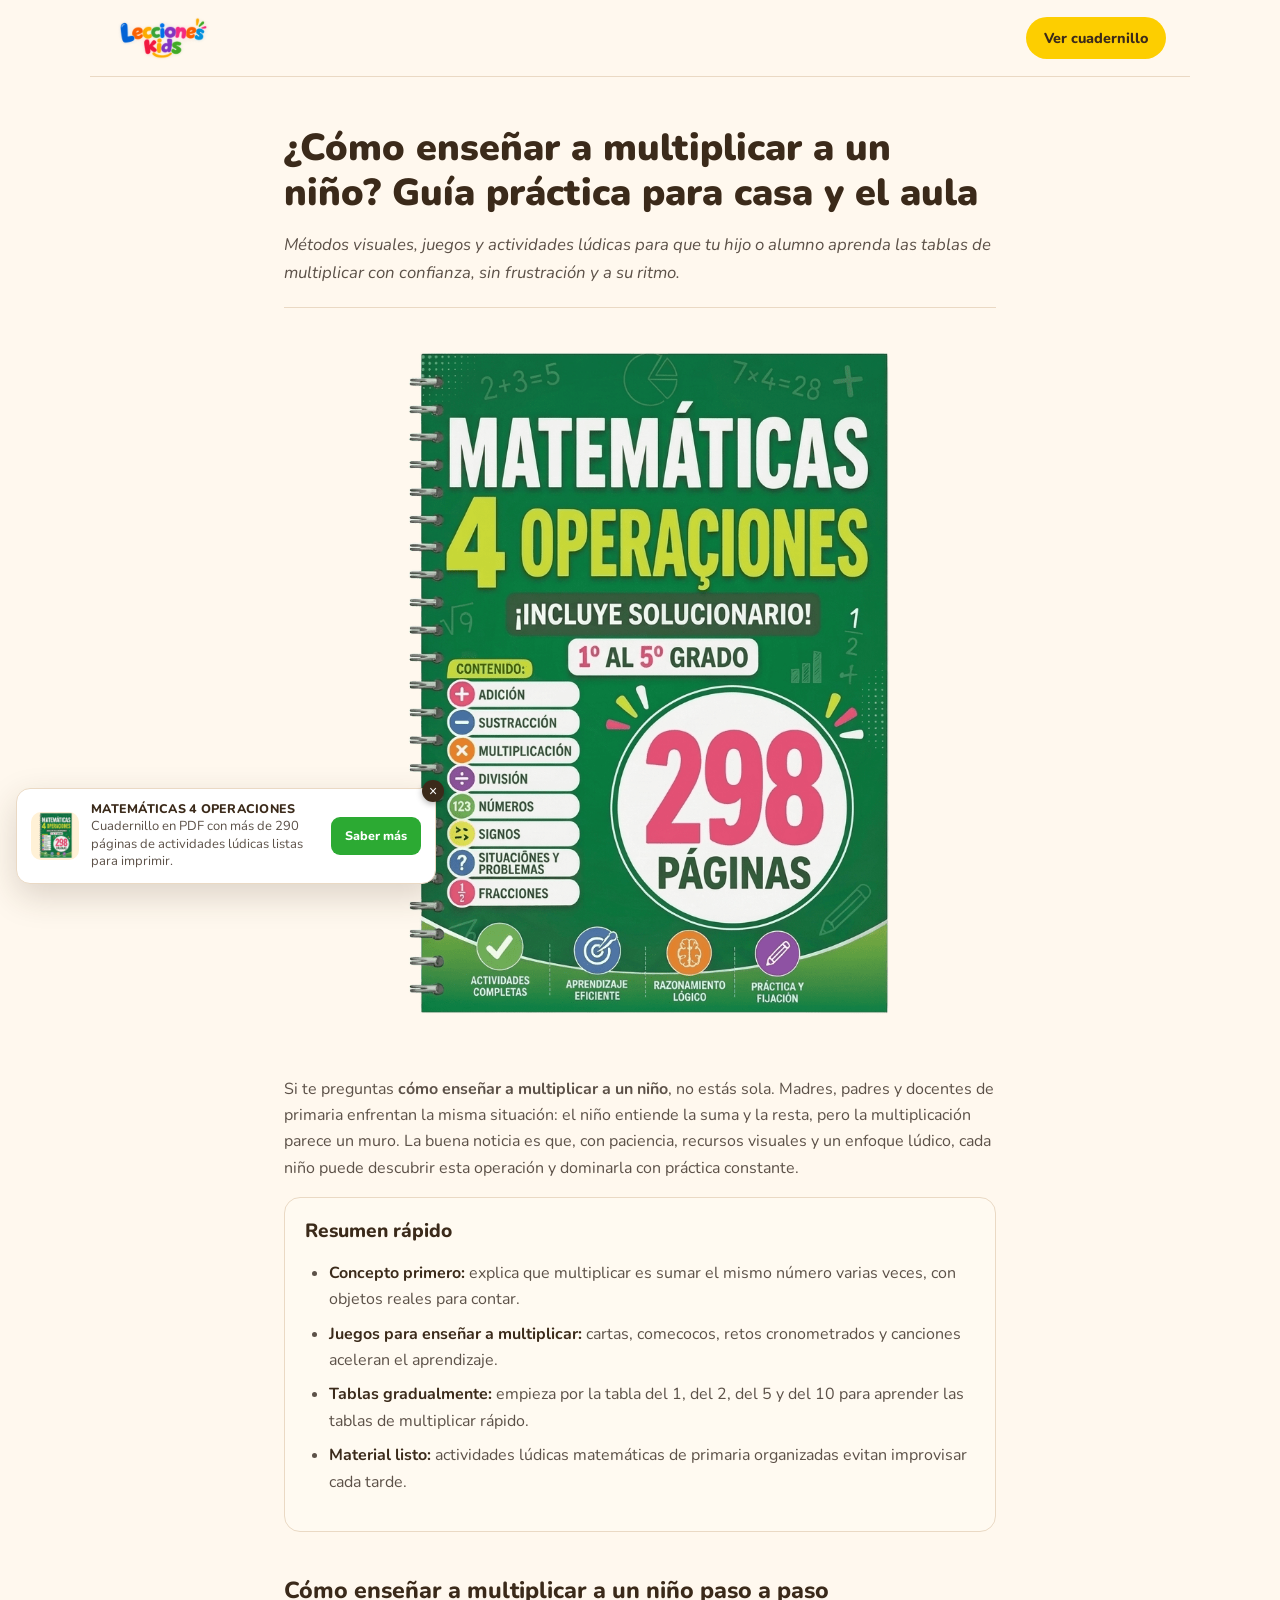
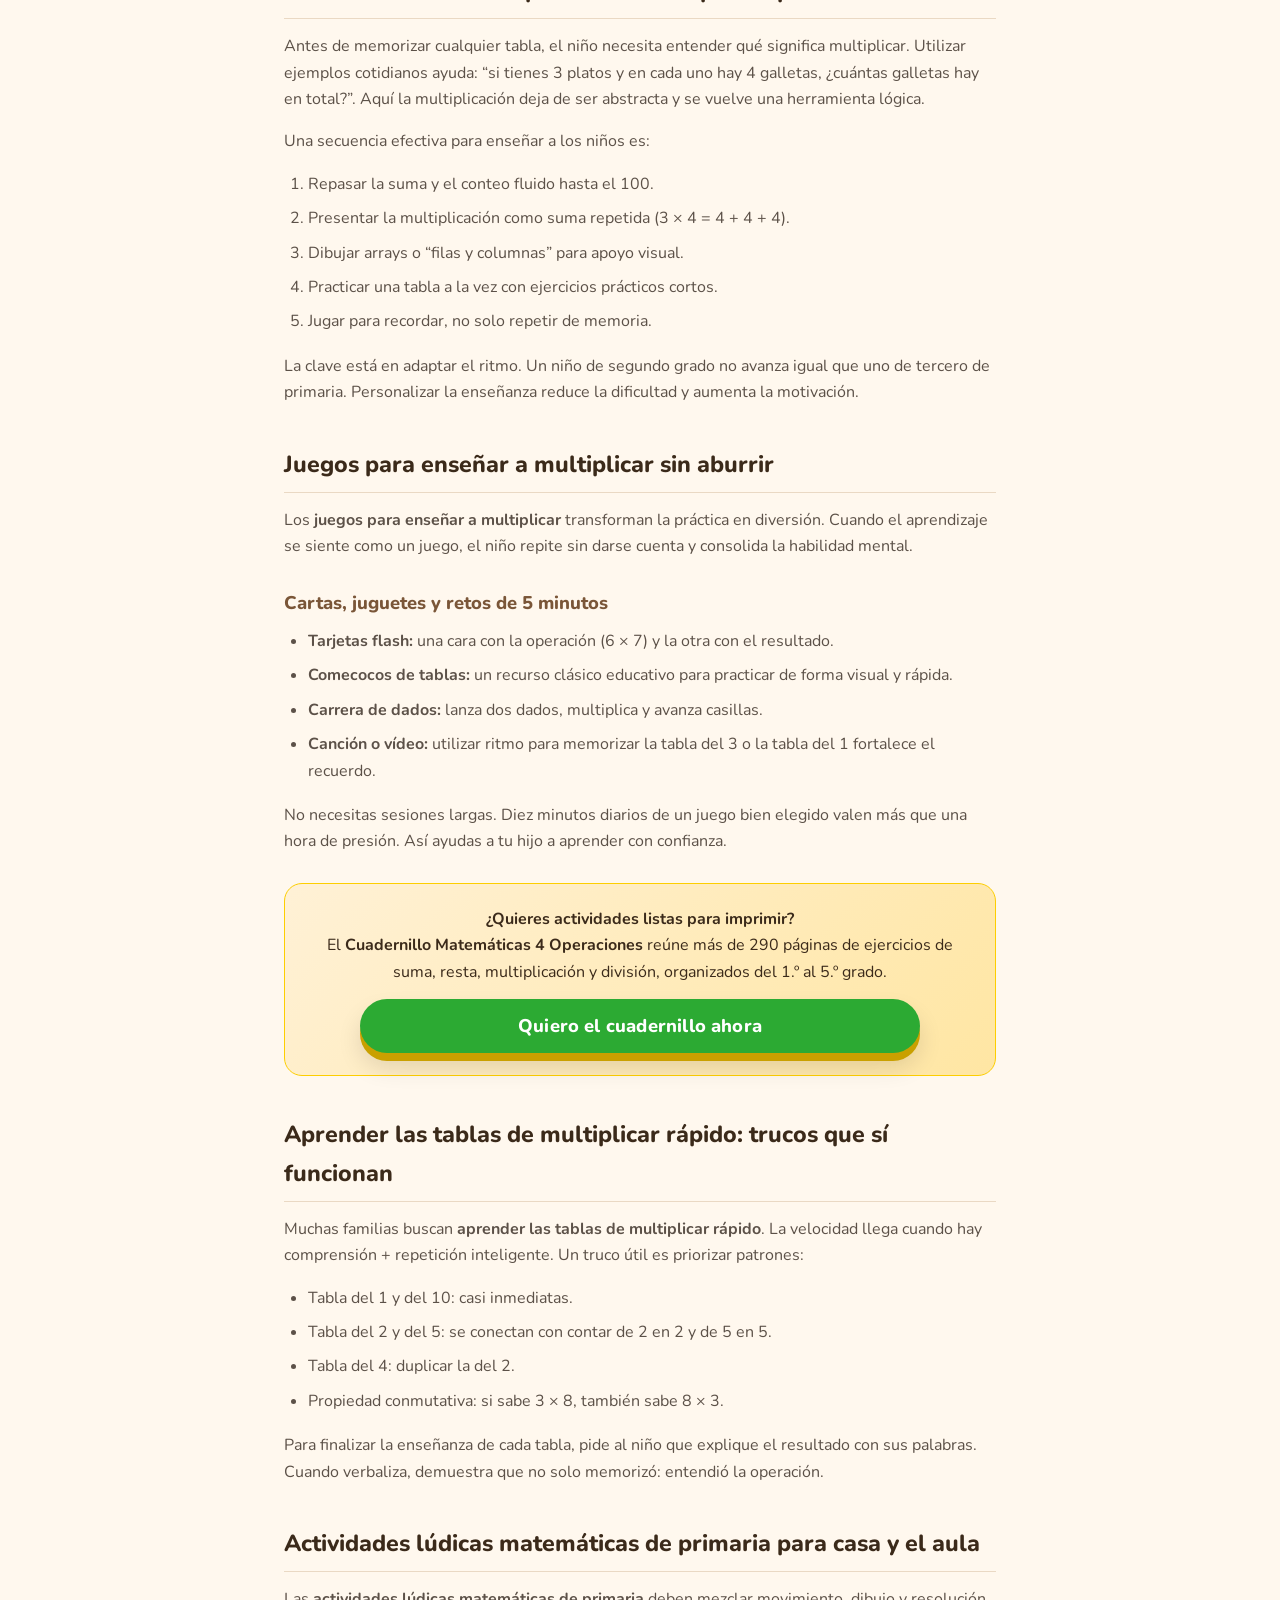
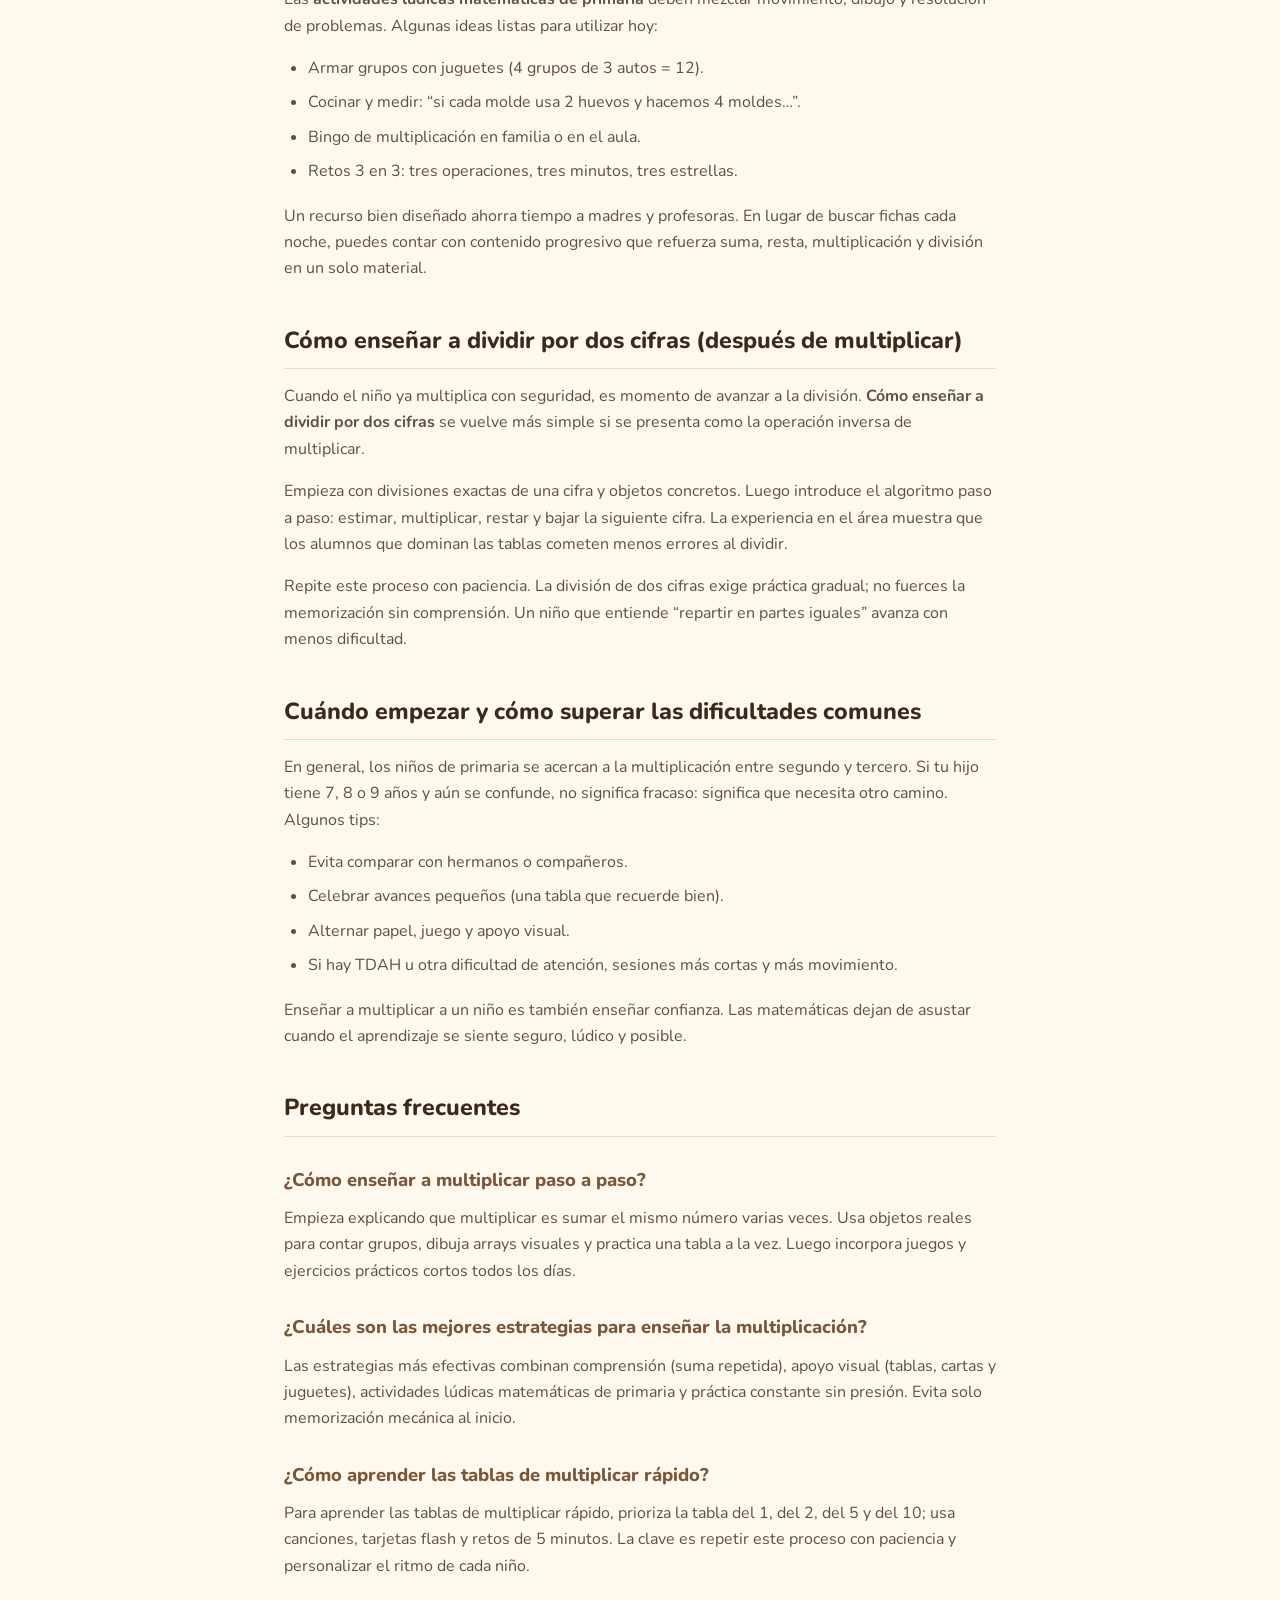
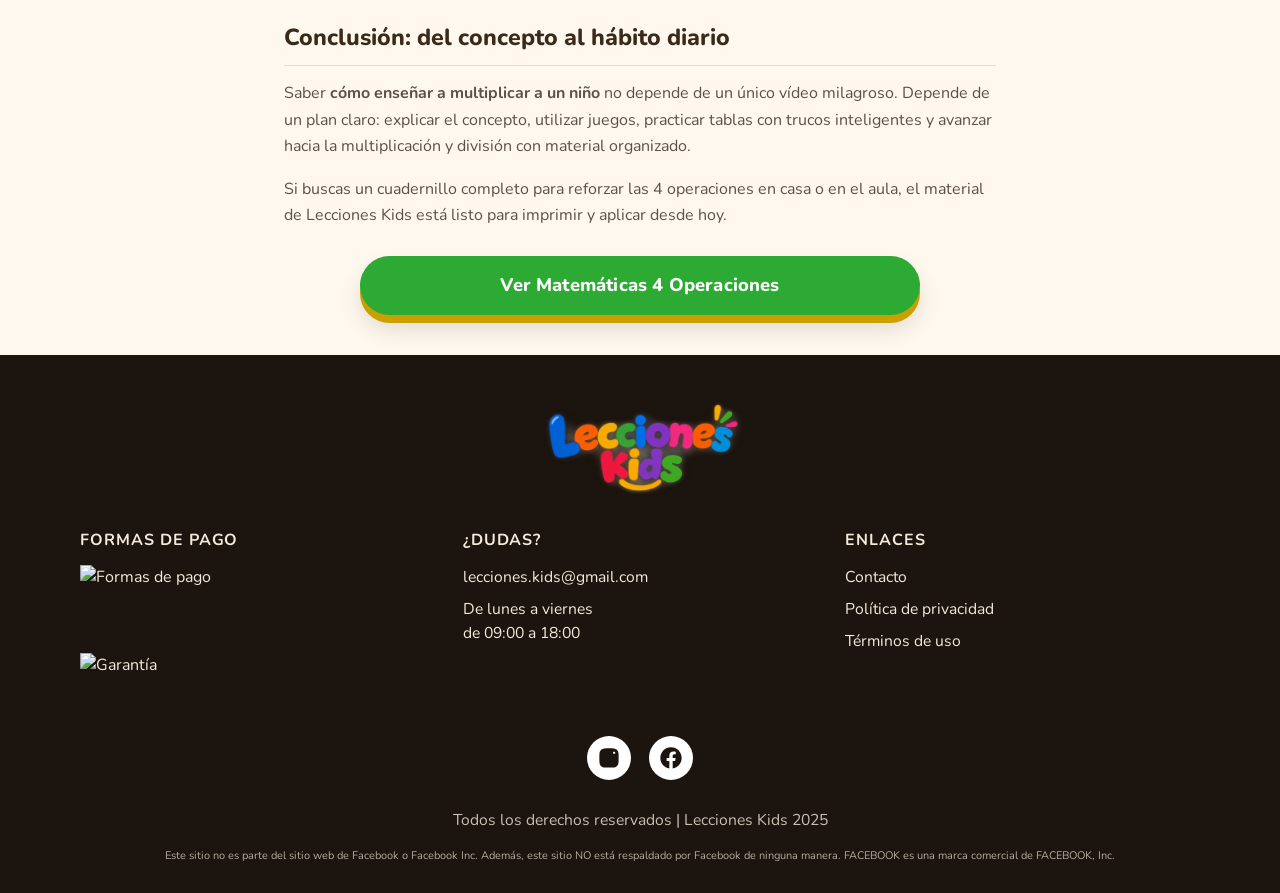
==== como-ensenar-multiplicar.html @ 9e5fe40b "Fix modal auto-open cache and add SEO article on teaching multiplication. Remove hash auto-open, bus" ====
<!DOCTYPE html>
<html lang="es">
<head>
  <meta charset="UTF-8">
  <meta name="viewport" content="width=device-width, initial-scale=1.0, viewport-fit=cover">
  <title>¿Cómo enseñar a multiplicar a un niño? Guía práctica y lúdica</title>
  <meta name="description" content="Descubre cómo enseñar a multiplicar a un niño con juegos, trucos visuales y actividades lúdicas. Aprende las tablas de multiplicar rápido y refuerza las matemáticas en primaria.">
  <meta name="robots" content="index, follow, max-image-preview:large">
  <link rel="canonical" href="https://www.leccioneskids.shop/como-ensenar-multiplicar">
  <link rel="preconnect" href="https://fonts.googleapis.com">
  <link rel="preconnect" href="https://fonts.gstatic.com" crossorigin>
  <link rel="icon" href="imagens-pg-vendas/favicon-32x32.png" sizes="32x32">
  <link rel="apple-touch-icon" href="imagens-pg-vendas/favicon-180x180.png">
  <link href="https://fonts.googleapis.com/css2?family=Nunito:wght@400;700;800;900&display=swap" rel="stylesheet">
  <link rel="stylesheet" href="css/styles.css">
  <meta property="og:type" content="article">
  <meta property="og:locale" content="es_LA">
  <meta property="og:title" content="¿Cómo enseñar a multiplicar a un niño? Guía práctica y lúdica">
  <meta property="og:description" content="Descubre cómo enseñar a multiplicar a un niño con juegos, trucos visuales y actividades lúdicas para primaria.">
  <meta property="og:image" content="https://www.leccioneskids.shop/imagens-pg-vendas/Loja_LK_Post_-_Matematica_4_Operacoes-1-1024x1024.png_202609081654.png">
  <meta name="twitter:card" content="summary_large_image">
  <meta name="twitter:title" content="¿Cómo enseñar a multiplicar a un niño? Guía práctica y lúdica">
  <meta name="twitter:description" content="Métodos visuales, juegos y actividades para enseñar a multiplicar a un niño sin frustración.">
  <meta name="twitter:image" content="https://www.leccioneskids.shop/imagens-pg-vendas/Loja_LK_Post_-_Matematica_4_Operacoes-1-1024x1024.png_202609081654.png">

  <!-- Meta Pixel Code -->
  <script>
  !function(f,b,e,v,n,t,s)
  {if(f.fbq)return;n=f.fbq=function(){n.callMethod?
  n.callMethod.apply(n,arguments):n.queue.push(arguments)};
  if(!f._fbq)f._fbq=n;n.push=n;n.loaded=!0;n.version='2.0';
  n.queue=[];t=b.createElement(e);t.async=!0;
  t.src=v;s=b.getElementsByTagName(e)[0];
  s.parentNode.insertBefore(t,s)}(window, document,'script',
  'https://connect.facebook.net/en_US/fbevents.js');
  fbq('init', '4366968890283008');
  fbq('track', 'PageView');
  </script>
  <noscript><img height="1" width="1" style="display:none"
  src="https://www.facebook.com/tr?id=4366968890283008&ev=PageView&noscript=1"
  /></noscript>
  <!-- End Meta Pixel Code -->

  <script type="application/ld+json">
  [
    {
      "@context": "https://schema.org",
      "@type": "Article",
      "headline": "¿Cómo enseñar a multiplicar a un niño? Guía práctica y lúdica",
      "description": "Descubre cómo enseñar a multiplicar a un niño con juegos, trucos visuales y actividades lúdicas. Aprende las tablas de multiplicar rápido y refuerza las matemáticas en primaria.",
      "image": ["https://www.leccioneskids.shop/imagens-pg-vendas/Loja_LK_Post_-_Matematica_4_Operacoes-1-1024x1024.png_202609081654.png"],
      "datePublished": "2026-09-25T12:00:00-03:00",
      "dateModified": "2026-09-25T12:00:00-03:00",
      "inLanguage": "es",
      "author": {"@type": "Organization", "name": "Lecciones Kids"},
      "publisher": {
        "@type": "Organization",
        "name": "Lecciones Kids",
        "logo": {
          "@type": "ImageObject",
          "url": "https://www.leccioneskids.shop/imagens-pg-vendas/logo-lecciones-kids.png"
        }
      },
      "mainEntityOfPage": "https://www.leccioneskids.shop/como-ensenar-multiplicar"
    },
    {
      "@context": "https://schema.org",
      "@type": "FAQPage",
      "mainEntity": [
        {
          "@type": "Question",
          "name": "¿Cómo enseñar a multiplicar paso a paso?",
          "acceptedAnswer": {
            "@type": "Answer",
            "text": "Empieza explicando que multiplicar es sumar el mismo número varias veces. Usa objetos reales para contar grupos, dibuja arrays visuales y practica una tabla a la vez. Luego incorpora juegos y ejercicios prácticos cortos todos los días."
          }
        },
        {
          "@type": "Question",
          "name": "¿Cuáles son las mejores estrategias para enseñar la multiplicación?",
          "acceptedAnswer": {
            "@type": "Answer",
            "text": "Las estrategias más efectivas combinan comprensión (suma repetida), apoyo visual (tablas, cartas y juguetes), actividades lúdicas matemáticas de primaria y práctica constante sin presión. Evita solo memorización mecánica al inicio."
          }
        },
        {
          "@type": "Question",
          "name": "¿Cómo aprender las tablas de multiplicar rápido?",
          "acceptedAnswer": {
            "@type": "Answer",
            "text": "Para aprender las tablas de multiplicar rápido, prioriza la tabla del 1, del 2, del 5 y del 10; usa canciones, tarjetas flash y retos de 5 minutos. La clave es repetir este proceso con paciencia y personalizar el ritmo de cada niño."
          }
        }
      ]
    }
  ]
  </script>

  <style>
    body.legal-page { padding-top: 0; }
    .article-wrap {
      max-width: 760px;
      margin: 0 auto;
      padding: 48px 24px 24px;
      font-family: "Nunito", system-ui, sans-serif;
      color: #3b2a1a;
      line-height: 1.65;
    }
    .article-wrap h1 {
      font-size: clamp(1.85rem, 4vw, 2.35rem);
      font-weight: 900;
      line-height: 1.2;
      margin: 0 0 16px;
      color: #3b2a1a;
    }
    .article-wrap .description-meta {
      color: #5c5148;
      font-size: 1.05rem;
      margin: 0 0 28px;
      padding-bottom: 20px;
      border-bottom: 1px solid #ead9c4;
      font-style: italic;
    }
    .article-wrap h2 {
      font-size: 1.45rem;
      font-weight: 800;
      margin: 40px 0 14px;
      color: #3b2a1a;
      border-bottom: 1px solid #ead9c4;
      padding-bottom: 8px;
    }
    .article-wrap h3 {
      font-size: 1.15rem;
      font-weight: 800;
      margin: 28px 0 10px;
      color: #7a5638;
    }
    .article-wrap p { margin: 0 0 16px; color: #5c5148; }
    .article-wrap ul, .article-wrap ol { margin: 0 0 18px; padding-left: 24px; color: #5c5148; }
    .article-wrap li { margin-bottom: 8px; }
    .article-wrap a { color: #b36230; font-weight: 700; }
    .article-wrap img {
      max-width: 100%;
      height: auto;
      border-radius: 16px;
      margin: 20px 0 28px;
      display: block;
    }
    .article-cta {
      background: linear-gradient(135deg, #fff1d6 0%, #ffe6a3 100%);
      border: 1px solid #fdce00;
      border-radius: 18px;
      padding: 22px 20px;
      margin: 28px 0;
      text-align: center;
    }
    .article-cta p { color: #3b2a1a; margin-bottom: 14px; }
    .article-cta .btn {
      display: inline-block;
      background: #2caa33;
      color: #fff !important;
      text-decoration: none;
      font-weight: 800;
      padding: 12px 22px;
      border-radius: 999px;
    }
    .article-cta .btn:hover { filter: brightness(1.05); }
    .tldr {
      background: #fffaf1;
      border-radius: 16px;
      padding: 18px 20px;
      margin: 0 0 28px;
      border: 1px solid #ead9c4;
    }
    .tldr strong { color: #3b2a1a; }
    .site-header-article {
      display: flex;
      align-items: center;
      justify-content: space-between;
      gap: 16px;
      max-width: 1100px;
      margin: 0 auto;
      padding: 14px 24px;
      border-bottom: 1px solid #ead9c4;
      background: #fff8ee;
    }
    .site-header-article img {
      height: 48px;
      width: auto;
      margin: 0;
      border-radius: 0;
    }
    .site-header-article .header-cta {
      background: #fdce00;
      color: #3b2a1a !important;
      text-decoration: none !important;
      font-weight: 800;
      font-size: 0.9rem;
      padding: 10px 18px;
      border-radius: 999px;
      white-space: nowrap;
    }
    @media (max-width: 640px) {
      .article-wrap { padding: 32px 18px 16px; }
      .site-header-article { padding: 12px 16px; }
    }

    #hypen-float-cta {
      position: fixed;
      left: 16px;
      bottom: 16px;
      z-index: 2147483600;
      display: flex;
      align-items: center;
      gap: 12px;
      max-width: 420px;
      background: #fff;
      border: 1px solid #ead9c4;
      border-radius: 14px;
      box-shadow: 0 12px 34px rgba(59, 42, 26, 0.18);
      padding: 12px 14px;
      font-family: "Nunito", system-ui, sans-serif;
      animation: hypenCtaIn .45s cubic-bezier(.2,.8,.2,1);
    }
    @keyframes hypenCtaIn {
      from { opacity: 0; transform: translateY(14px); }
      to { opacity: 1; transform: none; }
    }
    #hypen-float-cta .hfc-img {
      width: 48px;
      height: 48px;
      border-radius: 10px;
      object-fit: cover;
      flex: 0 0 auto;
      background: #fff1d6;
      margin: 0;
    }
    #hypen-float-cta .hfc-body { min-width: 0; flex: 1 1 auto; }
    #hypen-float-cta .hfc-title {
      font-weight: 800;
      font-size: 12.5px;
      color: #3b2a1a;
      text-transform: uppercase;
      letter-spacing: .02em;
      line-height: 1.2;
      display: -webkit-box;
      -webkit-line-clamp: 2;
      -webkit-box-orient: vertical;
      overflow: hidden;
    }
    #hypen-float-cta .hfc-desc {
      font-size: 13px;
      color: #5c5148;
      line-height: 1.35;
      margin-top: 2px;
      display: -webkit-box;
      -webkit-line-clamp: 3;
      -webkit-box-orient: vertical;
      overflow: hidden;
    }
    #hypen-float-cta .hfc-btn {
      flex: 0 0 auto;
      background: #2caa33;
      color: #fff;
      font-weight: 800;
      font-size: 12.5px;
      padding: 9px 14px;
      border-radius: 9px;
      text-decoration: none;
      white-space: nowrap;
    }
    #hypen-float-cta .hfc-btn:hover { filter: brightness(1.08); }
    #hypen-float-cta .hfc-close {
      position: absolute;
      top: -9px;
      right: -9px;
      width: 22px;
      height: 22px;
      border-radius: 50%;
      border: none;
      background: #3b2a1a;
      color: #fff;
      font-size: 14px;
      line-height: 22px;
      text-align: center;
      cursor: pointer;
      box-shadow: 0 2px 6px rgba(0,0,0,.3);
      padding: 0;
    }
    @media (max-width: 640px) {
      #hypen-float-cta {
        left: 8px;
        right: 8px;
        bottom: 8px;
        max-width: none;
        gap: 10px;
        padding: 10px 12px;
      }
      #hypen-float-cta .hfc-img { width: 40px; height: 40px; }
      #hypen-float-cta .hfc-desc {
        display: -webkit-box;
        -webkit-line-clamp: 2;
        -webkit-box-orient: vertical;
        overflow: hidden;
      }
    }
  </style>
</head>
<body class="legal-page">
  <header class="site-header-article">
    <a href="index.html" aria-label="Lecciones Kids">
      <img src="imagens-pg-vendas/logo-lecciones-kids.png" alt="Lecciones Kids" width="160" height="80" decoding="async">
    </a>
    <a href="index.html" class="header-cta">Ver cuadernillo</a>
  </header>

  <article class="article-wrap">
    <h1>¿Cómo enseñar a multiplicar a un niño? Guía práctica para casa y el aula</h1>
    <p class="description-meta">Métodos visuales, juegos y actividades lúdicas para que tu hijo o alumno aprenda las tablas de multiplicar con confianza, sin frustración y a su ritmo.</p>

    <img
      src="imagens-pg-vendas/Loja_LK_Post_-_Matematica_4_Operacoes-1-1024x1024.png_202609081654.png"
      width="800"
      height="800"
      alt="Cuadernillo de matemáticas para enseñar a multiplicar a un niño con actividades lúdicas de primaria"
      fetchpriority="high"
      decoding="async"
    >

    <p>Si te preguntas <strong>cómo enseñar a multiplicar a un niño</strong>, no estás sola. Madres, padres y docentes de primaria enfrentan la misma situación: el niño entiende la suma y la resta, pero la multiplicación parece un muro. La buena noticia es que, con paciencia, recursos visuales y un enfoque lúdico, cada niño puede descubrir esta operación y dominarla con práctica constante.</p>

    <div class="tldr">
      <h2 style="border:none;margin:0 0 12px;padding:0;font-size:1.2rem;">Resumen rápido</h2>
      <ul>
        <li><strong>Concepto primero:</strong> explica que multiplicar es sumar el mismo número varias veces, con objetos reales para contar.</li>
        <li><strong>Juegos para enseñar a multiplicar:</strong> cartas, comecocos, retos cronometrados y canciones aceleran el aprendizaje.</li>
        <li><strong>Tablas gradualmente:</strong> empieza por la tabla del 1, del 2, del 5 y del 10 para aprender las tablas de multiplicar rápido.</li>
        <li><strong>Material listo:</strong> actividades lúdicas matemáticas de primaria organizadas evitan improvisar cada tarde.</li>
      </ul>
    </div>

    <h2>Cómo enseñar a multiplicar a un niño paso a paso</h2>
    <p>Antes de memorizar cualquier tabla, el niño necesita entender qué significa multiplicar. Utilizar ejemplos cotidianos ayuda: “si tienes 3 platos y en cada uno hay 4 galletas, ¿cuántas galletas hay en total?”. Aquí la multiplicación deja de ser abstracta y se vuelve una herramienta lógica.</p>
    <p>Una secuencia efectiva para enseñar a los niños es:</p>
    <ol>
      <li>Repasar la suma y el conteo fluido hasta el 100.</li>
      <li>Presentar la multiplicación como suma repetida (3 × 4 = 4 + 4 + 4).</li>
      <li>Dibujar arrays o “filas y columnas” para apoyo visual.</li>
      <li>Practicar una tabla a la vez con ejercicios prácticos cortos.</li>
      <li>Jugar para recordar, no solo repetir de memoria.</li>
    </ol>
    <p>La clave está en adaptar el ritmo. Un niño de segundo grado no avanza igual que uno de tercero de primaria. Personalizar la enseñanza reduce la dificultad y aumenta la motivación.</p>

    <h2>Juegos para enseñar a multiplicar sin aburrir</h2>
    <p>Los <strong>juegos para enseñar a multiplicar</strong> transforman la práctica en diversión. Cuando el aprendizaje se siente como un juego, el niño repite sin darse cuenta y consolida la habilidad mental.</p>
    <h3>Cartas, juguetes y retos de 5 minutos</h3>
    <ul>
      <li><strong>Tarjetas flash:</strong> una cara con la operación (6 × 7) y la otra con el resultado.</li>
      <li><strong>Comecocos de tablas:</strong> un recurso clásico educativo para practicar de forma visual y rápida.</li>
      <li><strong>Carrera de dados:</strong> lanza dos dados, multiplica y avanza casillas.</li>
      <li><strong>Canción o vídeo:</strong> utilizar ritmo para memorizar la tabla del 3 o la tabla del 1 fortalece el recuerdo.</li>
    </ul>
    <p>No necesitas sesiones largas. Diez minutos diarios de un juego bien elegido valen más que una hora de presión. Así ayudas a tu hijo a aprender con confianza.</p>

    <div class="article-cta">
      <p><strong>¿Quieres actividades listas para imprimir?</strong><br>El <strong>Cuadernillo Matemáticas 4 Operaciones</strong> reúne más de 290 páginas de ejercicios de suma, resta, multiplicación y división, organizados del 1.º al 5.º grado.</p>
      <a class="btn" href="index.html">Quiero el cuadernillo ahora</a>
    </div>

    <h2>Aprender las tablas de multiplicar rápido: trucos que sí funcionan</h2>
    <p>Muchas familias buscan <strong>aprender las tablas de multiplicar rápido</strong>. La velocidad llega cuando hay comprensión + repetición inteligente. Un truco útil es priorizar patrones:</p>
    <ul>
      <li>Tabla del 1 y del 10: casi inmediatas.</li>
      <li>Tabla del 2 y del 5: se conectan con contar de 2 en 2 y de 5 en 5.</li>
      <li>Tabla del 4: duplicar la del 2.</li>
      <li>Propiedad conmutativa: si sabe 3 × 8, también sabe 8 × 3.</li>
    </ul>
    <p>Para finalizar la enseñanza de cada tabla, pide al niño que explique el resultado con sus palabras. Cuando verbaliza, demuestra que no solo memorizó: entendió la operación.</p>

    <h2>Actividades lúdicas matemáticas de primaria para casa y el aula</h2>
    <p>Las <strong>actividades lúdicas matemáticas de primaria</strong> deben mezclar movimiento, dibujo y resolución de problemas. Algunas ideas listas para utilizar hoy:</p>
    <ul>
      <li>Armar grupos con juguetes (4 grupos de 3 autos = 12).</li>
      <li>Cocinar y medir: “si cada molde usa 2 huevos y hacemos 4 moldes…”.</li>
      <li>Bingo de multiplicación en familia o en el aula.</li>
      <li>Retos 3 en 3: tres operaciones, tres minutos, tres estrellas.</li>
    </ul>
    <p>Un recurso bien diseñado ahorra tiempo a madres y profesoras. En lugar de buscar fichas cada noche, puedes contar con contenido progresivo que refuerza suma, resta, multiplicación y división en un solo material.</p>

    <h2>Cómo enseñar a dividir por dos cifras (después de multiplicar)</h2>
    <p>Cuando el niño ya multiplica con seguridad, es momento de avanzar a la división. <strong>Cómo enseñar a dividir por dos cifras</strong> se vuelve más simple si se presenta como la operación inversa de multiplicar.</p>
    <p>Empieza con divisiones exactas de una cifra y objetos concretos. Luego introduce el algoritmo paso a paso: estimar, multiplicar, restar y bajar la siguiente cifra. La experiencia en el área muestra que los alumnos que dominan las tablas cometen menos errores al dividir.</p>
    <p>Repite este proceso con paciencia. La división de dos cifras exige práctica gradual; no fuerces la memorización sin comprensión. Un niño que entiende “repartir en partes iguales” avanza con menos dificultad.</p>

    <h2>Cuándo empezar y cómo superar las dificultades comunes</h2>
    <p>En general, los niños de primaria se acercan a la multiplicación entre segundo y tercero. Si tu hijo tiene 7, 8 o 9 años y aún se confunde, no significa fracaso: significa que necesita otro camino. Algunos tips:</p>
    <ul>
      <li>Evita comparar con hermanos o compañeros.</li>
      <li>Celebrar avances pequeños (una tabla que recuerde bien).</li>
      <li>Alternar papel, juego y apoyo visual.</li>
      <li>Si hay TDAH u otra dificultad de atención, sesiones más cortas y más movimiento.</li>
    </ul>
    <p>Enseñar a multiplicar a un niño es también enseñar confianza. Las matemáticas dejan de asustar cuando el aprendizaje se siente seguro, lúdico y posible.</p>

    <h2>Preguntas frecuentes</h2>
    <h3>¿Cómo enseñar a multiplicar paso a paso?</h3>
    <p>Empieza explicando que multiplicar es sumar el mismo número varias veces. Usa objetos reales para contar grupos, dibuja arrays visuales y practica una tabla a la vez. Luego incorpora juegos y ejercicios prácticos cortos todos los días.</p>

    <h3>¿Cuáles son las mejores estrategias para enseñar la multiplicación?</h3>
    <p>Las estrategias más efectivas combinan comprensión (suma repetida), apoyo visual (tablas, cartas y juguetes), actividades lúdicas matemáticas de primaria y práctica constante sin presión. Evita solo memorización mecánica al inicio.</p>

    <h3>¿Cómo aprender las tablas de multiplicar rápido?</h3>
    <p>Para aprender las tablas de multiplicar rápido, prioriza la tabla del 1, del 2, del 5 y del 10; usa canciones, tarjetas flash y retos de 5 minutos. La clave es repetir este proceso con paciencia y personalizar el ritmo de cada niño.</p>

    <h2>Conclusión: del concepto al hábito diario</h2>
    <p>Saber <strong>cómo enseñar a multiplicar a un niño</strong> no depende de un único vídeo milagroso. Depende de un plan claro: explicar el concepto, utilizar juegos, practicar tablas con trucos inteligentes y avanzar hacia la multiplicación y división con material organizado.</p>
    <p>Si buscas un cuadernillo completo para reforzar las 4 operaciones en casa o en el aula, el material de Lecciones Kids está listo para imprimir y aplicar desde hoy.</p>
    <p style="text-align:center;margin-top:28px;">
      <a class="btn" href="index.html" style="display:inline-block;background:#2caa33;color:#fff;text-decoration:none;font-weight:800;padding:14px 24px;border-radius:999px;">Ver Matemáticas 4 Operaciones</a>
    </p>
  </article>

  <footer class="footer">
    <div class="container">
      <img class="footer-logo" src="imagens-pg-vendas/logo-lecciones-kids.png" width="210" height="105" alt="Lecciones Kids" loading="lazy">
      <div class="footer-grid">
        <div>
          <h3>FORMAS DE PAGO</h3>
          <img class="pay-img" src="https://matematica.licaokids.com.br/wp-content/uploads/2026/05/pagamento-1.png02-1.png" width="290" height="104" alt="Formas de pago" loading="lazy">
          <img class="pay-img" src="https://matematica.licaokids.com.br/wp-content/uploads/2026/05/garantia-360-slim-1.png" width="330" height="67" alt="Garantía" loading="lazy">
        </div>
        <div>
          <h3>¿DUDAS?</h3>
          <p><a href="mailto:lecciones.kids@gmail.com" onclick="if(window.fbq)fbq('track','Contact');">lecciones.kids@gmail.com</a></p>
          <p>De lunes a viernes<br>de 09:00 a 18:00</p>
        </div>
        <div>
          <h3>ENLACES</h3>
          <p><a href="contacto.html">Contacto</a></p>
          <p><a href="politica-privacidad.html">Política de privacidad</a></p>
          <p><a href="terminos-uso.html">Términos de uso</a></p>
        </div>
      </div>
      <div class="socials">
        <a href="https://www.instagram.com/leccioneskids" target="_blank" rel="noopener" aria-label="Instagram">
          <svg viewBox="0 0 448 512"><path d="M224.1 141c-63.6 0-114.9 51.3-114.9 114.9S160.5 370.8 224.1 370.8 339 319.5 339 255.9 287.7 141 224.1 141zm0 189.6c-41.1 0-74.7-33.5-74.7-74.7s33.5-74.7 74.7-74.7 74.7 33.5 74.7 74.7-33.6 74.7-74.7 74.7zm146.4-194.3c0 14.9-12 26.8-26.8 26.8s-26.8-12-26.8-26.8 12-26.8 26.8-26.8 26.8 12 26.8 26.8zm76.1 27.2c-1.7-35.9-9.9-67.7-36.2-93.9-26.2-26.2-58-34.4-93.9-36.2-37-2.1-147.9-2.1-184.9 0-35.8 1.7-67.6 9.9-93.9 36.1s-34.4 58-36.2 93.9c-2.1 37-2.1 147.9 0 184.9 1.7 35.9 9.9 67.7 36.2 93.9s58 34.4 93.9 36.2c37 2.1 147.9 2.1 184.9 0 35.9-1.7 67.7-9.9 93.9-36.2 26.2-26.2 34.4-58 36.2-93.9 2.1-37 2.1-147.8 0-184.8z"/></svg>
        </a>
        <a href="https://www.facebook.com/licaokids.com.br" target="_blank" rel="noopener" aria-label="Facebook">
          <svg viewBox="0 0 512 512"><path d="M504 256C504 119 393 8 256 8S8 119 8 256c0 123.8 90.7 226.4 209.3 245V327.7h-63V256h63v-54.6c0-62.2 37-96.5 93.7-96.5 27.1 0 55.5 4.8 55.5 4.8v61h-31.3c-30.8 0-40.4 19.1-40.4 38.7V256h68.8l-11 71.7h-57.8V501C413.3 482.4 504 379.8 504 256z"/></svg>
        </a>
      </div>
      <p class="copy">Todos los derechos reservados | Lecciones Kids 2025</p>
      <p class="disclaimer-meta" style="font-size: 11px; text-align: center; margin-top: 15px; opacity: 0.7;">Este sitio no es parte del sitio web de Facebook o Facebook Inc. Además, este sitio NO está respaldado por Facebook de ninguna manera. FACEBOOK es una marca comercial de FACEBOOK, Inc.</p>
    </div>
  </footer>

  <div id="hypen-float-cta" role="complementary" aria-label="Oferta del cuadernillo">
    <button class="hfc-close" type="button" aria-label="Cerrar" onclick="var e=document.getElementById('hypen-float-cta');if(e)e.remove();">&times;</button>
    <img class="hfc-img" width="48" height="48" src="imagens-pg-vendas/Loja_LK_Post_-_Matematica_4_Operacoes-1-1024x1024.png_202609081654.png" alt="Portada Matemáticas 4 Operaciones" loading="lazy">
    <div class="hfc-body">
      <div class="hfc-title">Matemáticas 4 Operaciones</div>
      <div class="hfc-desc">Cuadernillo en PDF con más de 290 páginas de actividades lúdicas listas para imprimir.</div>
    </div>
    <a class="hfc-btn" href="index.html">Saber más</a>
  </div>
</body>
</html>
---- css/styles.css ----
:root {
  --cream: #fff8ee;
  --cream-dark: #fff1d6;
  --yellow: #fdce00;
  --yellow-deep: #feb51c;
  --yellow-soft: #ffe6a3;
  --brown: #3b2a1a;
  --brown-mid: #7a5638;
  --terracotta: #b36230;
  --terracotta-soft: #d97c53;
  --green: #2caa33;
  --green-dark: #1f7a24;
  --sage: #86997d;
  --white: #ffffff;
  --black: #111111;
  --muted: #5c5148;
  --card: #ffffff;
  --footer: #1c140e;
  --shadow: 0 12px 32px rgba(59, 42, 26, 0.12);
  --radius: 22px;
  --max: 1120px;
  --font: "Nunito", system-ui, -apple-system, sans-serif;
  --sticky-bar-h: 52px;
}

*,
*::before,
*::after {
  box-sizing: border-box;
}

html {
  scroll-behavior: smooth;
  overflow-x: hidden;
}

body {
  margin: 0;
  font-family: var(--font);
  color: var(--brown);
  background: var(--cream);
  line-height: 1.55;
  -webkit-font-smoothing: antialiased;
  overflow-x: hidden;
  padding-top: var(--sticky-bar-h);
}

img {
  max-width: 100%;
  height: auto;
  display: block;
}

a {
  color: inherit;
}

.container {
  width: min(100% - 32px, var(--max));
  margin-inline: auto;
}

.narrow {
  width: min(100% - 32px, 780px);
  margin-inline: auto;
}

.center {
  text-align: center;
}

.mark {
  color: var(--brown-mid);
  font-weight: 800;
  background: linear-gradient(to top, var(--yellow-soft) 45%, transparent 45%);
}

.accent {
  color: var(--terracotta);
}

.yellow-word {
  color: var(--yellow);
}

.green-word {
  color: var(--green);
}

/* Buttons */
.btn {
  display: inline-flex;
  align-items: center;
  justify-content: center;
  gap: 10px;
  width: min(100%, 560px);
  padding: 18px 28px;
  border: none;
  border-radius: 999px;
  font-family: inherit;
  font-size: 1.15rem;
  font-weight: 800;
  letter-spacing: 0.01em;
  text-decoration: none;
  cursor: pointer;
  box-shadow: 0 8px 0 #c9a000, 0 14px 24px rgba(0, 0, 0, 0.12);
  transition: transform 0.15s ease, filter 0.15s ease;
}

.btn:hover {
  transform: translateY(-2px) scale(1.02);
  filter: brightness(1.03);
}

.btn-cta {
  background: var(--yellow);
  color: var(--brown);
  animation: pulse 1.8s ease-in-out infinite;
}

.btn-premium {
  background: var(--green);
  color: var(--white);
  box-shadow: 0 8px 0 var(--green-dark), 0 14px 24px rgba(0, 0, 0, 0.16);
}

.btn-ghost {
  background: transparent;
  color: var(--brown);
  box-shadow: none;
  border: 2px solid #e4d3b8;
  font-size: 1rem;
  padding: 14px 20px;
}

.btn-whatsapp {
  background: #25d366;
  color: #fff;
  box-shadow: 0 8px 0 #1da851, 0 14px 24px rgba(0, 0, 0, 0.16);
  width: min(100%, 420px);
}

@keyframes pulse {
  0%,
  100% {
    transform: scale(1);
  }
  50% {
    transform: scale(1.035);
  }
}

/* Hero */
.hero {
  padding: 28px 0 40px;
  background: radial-gradient(circle at top, #fffdf8 0%, var(--cream) 70%);
}

#oferta {
  scroll-margin-top: calc(var(--sticky-bar-h) + 12px);
}

.badge-safe {
  display: inline-block;
  margin: 0 0 14px;
  padding: 8px 16px;
  border-radius: 999px;
  background: #fff;
  font-size: 0.95rem;
  font-weight: 800;
  box-shadow: var(--shadow);
}

.hero h1 {
  margin: 0 auto 16px;
  font-size: clamp(1.7rem, 4vw, 2.55rem);
  line-height: 1.2;
  max-width: 18ch;
}

.hero .lead {
  margin: 0 auto 22px;
  max-width: 46ch;
  font-size: 1.08rem;
  color: var(--muted);
}

.hero-cover {
  margin: 8px auto 18px;
  width: min(100%, 520px);
}

.hero-sub {
  margin: 0 auto 22px;
  max-width: 42ch;
  font-size: 1.05rem;
}

.price-line {
  margin: 14px 0 8px;
  font-size: 1.35rem;
}

.price-line del {
  color: #333;
}

.price-now {
  color: #111;
  font-weight: 900;
}

.guarantee-strip {
  margin: 12px auto 0;
  width: min(100%, 720px);
  height: auto;
  object-fit: contain;
}

/* Daily use marquee */
.daily-use {
  padding: 36px 0 20px;
  background: var(--cream-dark);
  overflow-x: hidden;
}

.daily-use h2 {
  margin: 0 auto 18px;
  text-align: center;
  font-size: clamp(1.4rem, 3.2vw, 2rem);
  max-width: 22ch;
  padding: 0 16px;
}

.daily-use-marquee {
  background: transparent;
  padding: 8px 0 12px;
}

.daily-use-marquee .marquee-track img {
  width: 220px;
  height: 300px;
  object-fit: cover;
}

@media (max-width: 720px) {
  .daily-use-marquee .marquee-track img {
    width: 160px;
    height: 220px;
  }
}

/* Buyer testimonials slider */
.testimonials {
  padding: 40px 0 36px;
  background: var(--cream-dark);
  overflow-x: hidden;
}

.testimonials h2 {
  margin: 0 auto 22px;
  font-size: clamp(1.4rem, 3.2vw, 2rem);
  max-width: 20ch;
}

.testimonial-slider {
  display: grid;
  grid-template-columns: 48px 1fr 48px;
  gap: 10px;
  align-items: center;
  max-width: 560px;
  margin-inline: auto;
}

.slider-viewport {
  overflow-x: auto;
  scroll-snap-type: x mandatory;
  scroll-behavior: smooth;
  scrollbar-width: none;
  border-radius: 22px;
}

.slider-viewport::-webkit-scrollbar {
  display: none;
}

.slider-track {
  display: flex;
}

.slider-slide {
  flex: 0 0 100%;
  margin: 0;
  scroll-snap-align: center;
}

.slider-slide img {
  width: 100%;
  max-height: min(72vh, 680px);
  object-fit: contain;
  border-radius: 18px;
  box-shadow: var(--shadow);
  background: #fff;
}

.slider-btn {
  width: 44px;
  height: 44px;
  border: 0;
  border-radius: 50%;
  background: var(--yellow);
  color: var(--brown);
  cursor: pointer;
  display: grid;
  place-items: center;
  box-shadow: var(--shadow);
}

.slider-btn svg {
  width: 22px;
  height: 22px;
}

.slider-btn:hover {
  filter: brightness(1.04);
}

@media (max-width: 600px) {
  .testimonial-slider {
    grid-template-columns: 40px 1fr 40px;
    gap: 6px;
    max-width: 100%;
  }

  .slider-btn {
    width: 38px;
    height: 38px;
  }
}

/* Samples */
.samples {
  padding: 40px 0 20px;
}

.samples h2 {
  margin: 0 0 10px;
  font-size: clamp(1.4rem, 3vw, 2rem);
}

.samples .sub {
  margin: 0 auto 24px;
  max-width: 40ch;
  color: var(--muted);
}

.sample-grid {
  display: grid;
  gap: 16px;
}

.sample-grid img {
  width: 100%;
  border-radius: 16px;
  box-shadow: var(--shadow);
}

/* Marquee carousel */
.marquee {
  overflow: hidden;
  padding: 16px 0 36px;
  background: #fff;
}

.marquee-track {
  display: flex;
  width: max-content;
  gap: 16px;
  animation: marquee 48s linear infinite;
}

.marquee-track img {
  width: 240px;
  height: 180px;
  object-fit: cover;
  border-radius: 16px;
  flex: 0 0 auto;
}

@keyframes marquee {
  from {
    transform: translateX(0);
  }
  to {
    transform: translateX(-50%);
  }
}

@media (max-width: 720px) {
  .marquee-track img {
    width: 170px;
    height: 128px;
  }
}

/* Why */
.why {
  padding: 48px 0;
}

.why h2 {
  margin: 0 0 24px;
  font-size: clamp(1.5rem, 3.4vw, 2.2rem);
}

.why-visual {
  margin: 0 auto 28px;
  width: min(100%, 420px);
}

.feature {
  display: grid;
  grid-template-columns: 88px 1fr;
  gap: 14px;
  align-items: center;
  background: #fff;
  border-radius: var(--radius);
  padding: 16px;
  margin-bottom: 14px;
  box-shadow: var(--shadow);
}

.feature img {
  width: 88px;
  height: 88px;
  object-fit: contain;
}

.feature h3 {
  margin: 0 0 6px;
  font-size: 1.15rem;
}

.feature p {
  margin: 0;
  color: var(--muted);
}

.bncc {
  margin: 24px auto 0;
  width: min(100%, 720px);
  height: auto;
  object-fit: contain;
}

/* Promo band */
.promo-band {
  background: var(--yellow);
  padding: 18px 16px;
  text-align: center;
  font-size: clamp(1.2rem, 3vw, 1.8rem);
  font-weight: 900;
  letter-spacing: 0.04em;
}

/* Ideal */
.ideal {
  padding: 44px 0;
}

.ideal h2 {
  margin: 0 0 22px;
  font-size: clamp(1.4rem, 3vw, 2rem);
}

.ideal-item {
  display: grid;
  grid-template-columns: 52px 1fr;
  gap: 12px;
  align-items: center;
  background: #fff;
  border-radius: 18px;
  padding: 14px 16px;
  margin-bottom: 12px;
  box-shadow: var(--shadow);
}

.ideal-item img {
  width: 52px;
  height: 52px;
}

.ideal-item p {
  margin: 0;
  font-weight: 800;
  font-size: 1.05rem;
}

/* Receive */
.receive {
  padding: 20px 0 48px;
}

.receive h2 {
  margin: 0 0 18px;
  font-size: clamp(1.35rem, 3vw, 1.9rem);
}

.receive-card {
  background: #fff;
  border-radius: 28px;
  padding: 24px 20px 32px;
  box-shadow: var(--shadow);
}

.chip {
  display: inline-block;
  background: var(--yellow);
  padding: 6px 14px;
  border-radius: 999px;
  font-weight: 900;
  margin-bottom: 12px;
}

.receive-cover {
  width: min(100%, 360px);
  margin: 0 auto 16px;
}

.check-list {
  list-style: none;
  padding: 0;
  margin: 16px 0;
  text-align: left;
}

.check-list li {
  display: flex;
  gap: 10px;
  align-items: flex-start;
  margin: 0 0 10px;
  font-weight: 700;
}

.check-list svg {
  width: 18px;
  height: 18px;
  flex: 0 0 18px;
  margin-top: 3px;
  fill: var(--green);
}

.more {
  font-weight: 900;
  margin: 8px 0 18px;
}

/* Offer */
.offer {
  padding: 36px 0 48px;
  background: linear-gradient(180deg, #fff3d4 0%, var(--cream) 100%);
}

.offer .kicker {
  margin: 0 0 8px;
  font-weight: 800;
}

.offer h2 {
  margin: 0 0 28px;
  font-size: clamp(1.5rem, 3.4vw, 2.2rem);
}

.plans {
  display: grid;
  grid-template-columns: 1fr 1.08fr;
  gap: 20px;
  align-items: start;
}

.plan {
  background: #fff;
  border-radius: 28px;
  padding: 28px 22px;
  box-shadow: var(--shadow);
  text-align: center;
}

.plan-premium {
  background: linear-gradient(180deg, #fff 0%, #fff8e3 100%);
  border: 3px solid var(--yellow);
  position: relative;
}

.sold-badge {
  display: inline-block;
  background: #111;
  color: var(--yellow);
  font-weight: 900;
  padding: 6px 14px;
  border-radius: 999px;
  margin-bottom: 8px;
}

.plan h3 {
  margin: 0 0 12px;
  font-size: 1.6rem;
}

.price {
  margin: 8px 0 0;
  font-size: 2.6rem;
  font-weight: 900;
  line-height: 1;
}

.price-note {
  margin: 6px 0 16px;
  color: var(--muted);
  font-weight: 700;
}

.old-price {
  text-decoration: line-through;
  color: #9a8b7a;
  margin: 12px 0 0;
}

.nudge {
  margin: 18px auto 0;
  width: min(100%, 280px);
}

.premium-shot {
  margin: 12px auto;
  width: min(100%, 360px);
}

.includes {
  text-align: left;
  margin: 8px 0 16px;
}

.includes .all {
  justify-content: center;
  font-weight: 900;
}

/* Social proof */
.proof {
  padding: 36px 0 48px;
  background: #1d160f;
  color: #fff;
  text-align: center;
}

.proof h2 {
  margin: 0 auto 10px;
  max-width: 22ch;
  font-size: clamp(1.4rem, 3.4vw, 2.1rem);
}

/* Sticky timer bar */
#sticky-timer-bar {
  position: fixed;
  top: 0;
  left: 0;
  width: 100%;
  z-index: 9999;
  display: flex;
  align-items: center;
  justify-content: center;
  flex-wrap: nowrap;
  gap: 8px;
  height: var(--sticky-bar-h);
  max-height: 60px;
  padding: 0 10px;
  box-sizing: border-box;
  background: #0b0907;
  color: #fff;
  box-shadow: 0 4px 16px rgba(0, 0, 0, 0.28);
}

.sticky-copy {
  margin: 0;
  font-size: 0.72rem;
  font-weight: 800;
  line-height: 1.15;
  white-space: nowrap;
  overflow: hidden;
  text-overflow: ellipsis;
  min-width: 0;
}

#sticky-timer-bar .countdown {
  display: flex;
  align-items: baseline;
  justify-content: center;
  gap: 0;
  margin: 0;
  flex-shrink: 0;
}

#sticky-timer-bar .countdown-item {
  min-width: 0;
  background: none;
  border-radius: 0;
  padding: 0;
}

#sticky-timer-bar .countdown-digits {
  display: inline;
  font-size: 1.05rem;
  font-weight: 900;
  line-height: 1;
  color: var(--yellow);
  font-variant-numeric: tabular-nums;
}

#sticky-timer-bar .countdown-label {
  display: none;
}

#sticky-timer-bar .countdown-sep {
  color: var(--yellow);
  font-size: 1.05rem;
  font-weight: 900;
  line-height: 1;
  margin: 0 1px;
}

.btn-micro {
  display: inline-flex;
  align-items: center;
  justify-content: center;
  flex-shrink: 0;
  padding: 7px 12px;
  border-radius: 999px;
  background: var(--yellow);
  color: var(--brown);
  font-weight: 900;
  font-size: 0.75rem;
  text-decoration: none;
  line-height: 1;
}

@media (min-width: 721px) {
  :root {
    --sticky-bar-h: 56px;
  }

  .sticky-copy {
    font-size: 0.95rem;
  }

  #sticky-timer-bar .countdown-digits,
  #sticky-timer-bar .countdown-sep {
    font-size: 1.25rem;
  }

  .btn-micro {
    padding: 8px 16px;
    font-size: 0.85rem;
  }
}

/* WhatsApp */
.whats {
  padding: 48px 0;
  background: #128c7e;
  color: #fff;
  text-align: center;
}

.whats h2,
.whats h3 {
  margin: 0 0 10px;
}

/* Brand */
.brand {
  padding: 48px 0 20px;
}

.brand h2 {
  margin: 0 0 14px;
  font-size: clamp(1.4rem, 3vw, 2rem);
}

.brand p {
  margin: 0;
  color: var(--muted);
}

/* Guarantee */
.guarantee {
  padding: 20px 0 48px;
}

.guarantee-grid {
  display: grid;
  grid-template-columns: 1fr 2fr;
  gap: 2rem;
  align-items: center;
  background: #fff;
  border-radius: 28px;
  padding: 24px;
  box-shadow: var(--shadow);
}

.guarantee-seal {
  display: block;
  width: 100%;
  max-width: 250px;
  height: auto;
  justify-self: center;
}

.guarantee h2 {
  margin: 0 0 12px;
}

.guarantee p {
  margin: 0 0 10px;
}

/* Access steps */
.access {
  padding: 20px 0 48px;
}

.access h2 {
  margin: 0 0 24px;
  font-size: clamp(1.4rem, 3vw, 2rem);
}

.steps {
  display: grid;
  grid-template-columns: repeat(3, 1fr);
  gap: 18px;
  margin-bottom: 28px;
}

.step {
  background: #fff;
  border-radius: 24px;
  padding: 20px 16px;
  text-align: center;
  box-shadow: var(--shadow);
}

.step img {
  width: 96px;
  height: 96px;
  margin: 0 auto 12px;
  transition: transform 0.2s ease;
}

.step:hover img {
  transform: translateY(-8px);
}

.step h3 {
  margin: 0 0 8px;
}

.step p,
.step li {
  color: var(--muted);
}

.step .check-list {
  display: inline-block;
  text-align: left;
}

/* FAQ */
.faq {
  padding: 20px 0 56px;
}

.faq h2 {
  margin: 0 0 20px;
  font-size: clamp(1.4rem, 3vw, 2rem);
}

.faq-item {
  background: #fff;
  border-radius: 16px;
  margin-bottom: 10px;
  box-shadow: var(--shadow);
  overflow: hidden;
}

.faq-item button {
  width: 100%;
  background: none;
  border: 0;
  text-align: left;
  padding: 16px 18px;
  font: inherit;
  font-weight: 800;
  cursor: pointer;
  display: flex;
  justify-content: space-between;
  gap: 12px;
}

.faq-item button::after {
  content: "+";
  font-size: 1.4rem;
  color: var(--terracotta);
}

.faq-item.is-open button::after {
  content: "–";
}

.faq-item .answer {
  display: none;
  padding: 0 18px 16px;
  color: var(--muted);
}

.faq-item.is-open .answer {
  display: block;
}

/* Footer */
.footer {
  background: var(--footer);
  color: #f4eadb;
  padding: 40px 0 20px;
}

.footer-logo {
  width: 210px;
  margin: 0 auto 28px;
}

.footer-grid {
  display: grid;
  grid-template-columns: repeat(3, 1fr);
  gap: 28px;
  margin-bottom: 28px;
}

.footer h3 {
  margin: 0 0 12px;
  font-size: 1rem;
  letter-spacing: 0.06em;
}

.footer a {
  text-decoration: none;
}

.footer a:hover {
  text-decoration: underline;
}

.footer p,
.footer a {
  margin: 0 0 8px;
  font-size: 0.98rem;
}

.pay-img {
  width: min(100%, 220px);
  margin-bottom: 10px;
}

.socials {
  display: flex;
  justify-content: center;
  gap: 18px;
  margin: 8px 0 20px;
}

.socials a {
  width: 44px;
  height: 44px;
  border-radius: 50%;
  background: #fff;
  color: var(--footer);
  display: grid;
  place-items: center;
}

.socials svg {
  width: 22px;
  height: 22px;
  fill: currentColor;
}

.copy {
  text-align: center;
  opacity: 0.8;
  font-size: 0.9rem;
}

body.legal-page {
  padding-top: 0;
}

.legal-content {
  max-width: 780px;
  padding: 60px 20px;
}

.legal-content h1 {
  margin: 0 0 1.25rem;
  font-size: clamp(1.85rem, 4vw, 2.4rem);
  line-height: 1.2;
}

.legal-content h3 {
  margin: 2rem 0 0.65rem;
  font-size: 1.15rem;
  color: var(--brown);
}

.legal-content p,
.legal-content li {
  color: var(--muted);
  font-size: 1.05rem;
  line-height: 1.7;
}

.legal-content ul {
  margin: 1.25rem 0;
  padding-left: 1.2rem;
}

.legal-content a {
  color: var(--terracotta);
  font-weight: 700;
}

.legal-content a:hover {
  text-decoration: underline;
}

.icon-row {
  display: flex;
  gap: 10px;
  align-items: flex-start;
}

.icon-row svg {
  width: 22px;
  height: 22px;
  fill: #25d366;
  flex: 0 0 22px;
  margin-top: 2px;
}

/* Modal */
.modal {
  position: fixed;
  inset: 0;
  z-index: 80;
  display: none;
  align-items: center;
  justify-content: center;
  padding: 18px;
}

.modal.is-open {
  display: flex;
}

.modal-backdrop {
  position: absolute;
  inset: 0;
  background: rgba(12, 8, 4, 0.72);
}

.modal-card {
  position: relative;
  z-index: 1;
  width: min(100%, 460px);
  max-height: min(92vh, 860px);
  overflow: auto;
  background: #fffaf1;
  border-radius: 28px;
  padding: 28px 22px 24px;
  box-shadow: 0 24px 80px rgba(0, 0, 0, 0.35);
  text-align: center;
}

.modal-close {
  position: absolute;
  top: 10px;
  right: 12px;
  width: 40px;
  height: 40px;
  border: 0;
  border-radius: 50%;
  background: #111;
  color: #fff;
  font-size: 1.4rem;
  cursor: pointer;
}

.modal-kicker {
  margin: 0 0 6px;
  color: var(--terracotta);
  font-weight: 900;
}

.modal-card h2 {
  margin: 0 0 6px;
  font-size: 1.8rem;
}

.modal-price {
  margin: 0;
  font-size: 2.4rem;
  font-weight: 900;
}

.modal-life {
  margin: 0 0 12px;
  font-weight: 800;
}

.modal-card .includes {
  background: #fff;
  border-radius: 18px;
  padding: 14px 16px;
  margin-bottom: 16px;
}

.modal-card .includes h3 {
  margin: 0 0 8px;
}

.badge-edit {
  display: inline-block;
  background: var(--yellow-deep);
  color: #fff;
  font-weight: 800;
  padding: 1px 8px;
  border-radius: 6px;
}

.modal-card .btn {
  margin-bottom: 10px;
}

body.modal-open {
  overflow: hidden;
}

@media (max-width: 900px) {
  .plans,
  .steps,
  .footer-grid {
    grid-template-columns: 1fr;
  }

  .feature {
    grid-template-columns: 72px 1fr;
  }
}

@media (max-width: 768px) {
  .guarantee-grid {
    grid-template-columns: 1fr;
    text-align: left;
  }

  .guarantee-seal {
    margin-inline: auto;
    max-width: 200px;
  }
}

@media (prefers-reduced-motion: reduce) {
  html {
    scroll-behavior: auto;
  }

  .btn-cta,
  .marquee-track,
  .step img {
    animation: none;
    transition: none;
  }
}

@media (max-width: 600px) {
  .btn {
    font-size: 1.02rem;
    padding: 16px 18px;
  }

  .hero h1 {
    max-width: none;
  }
}
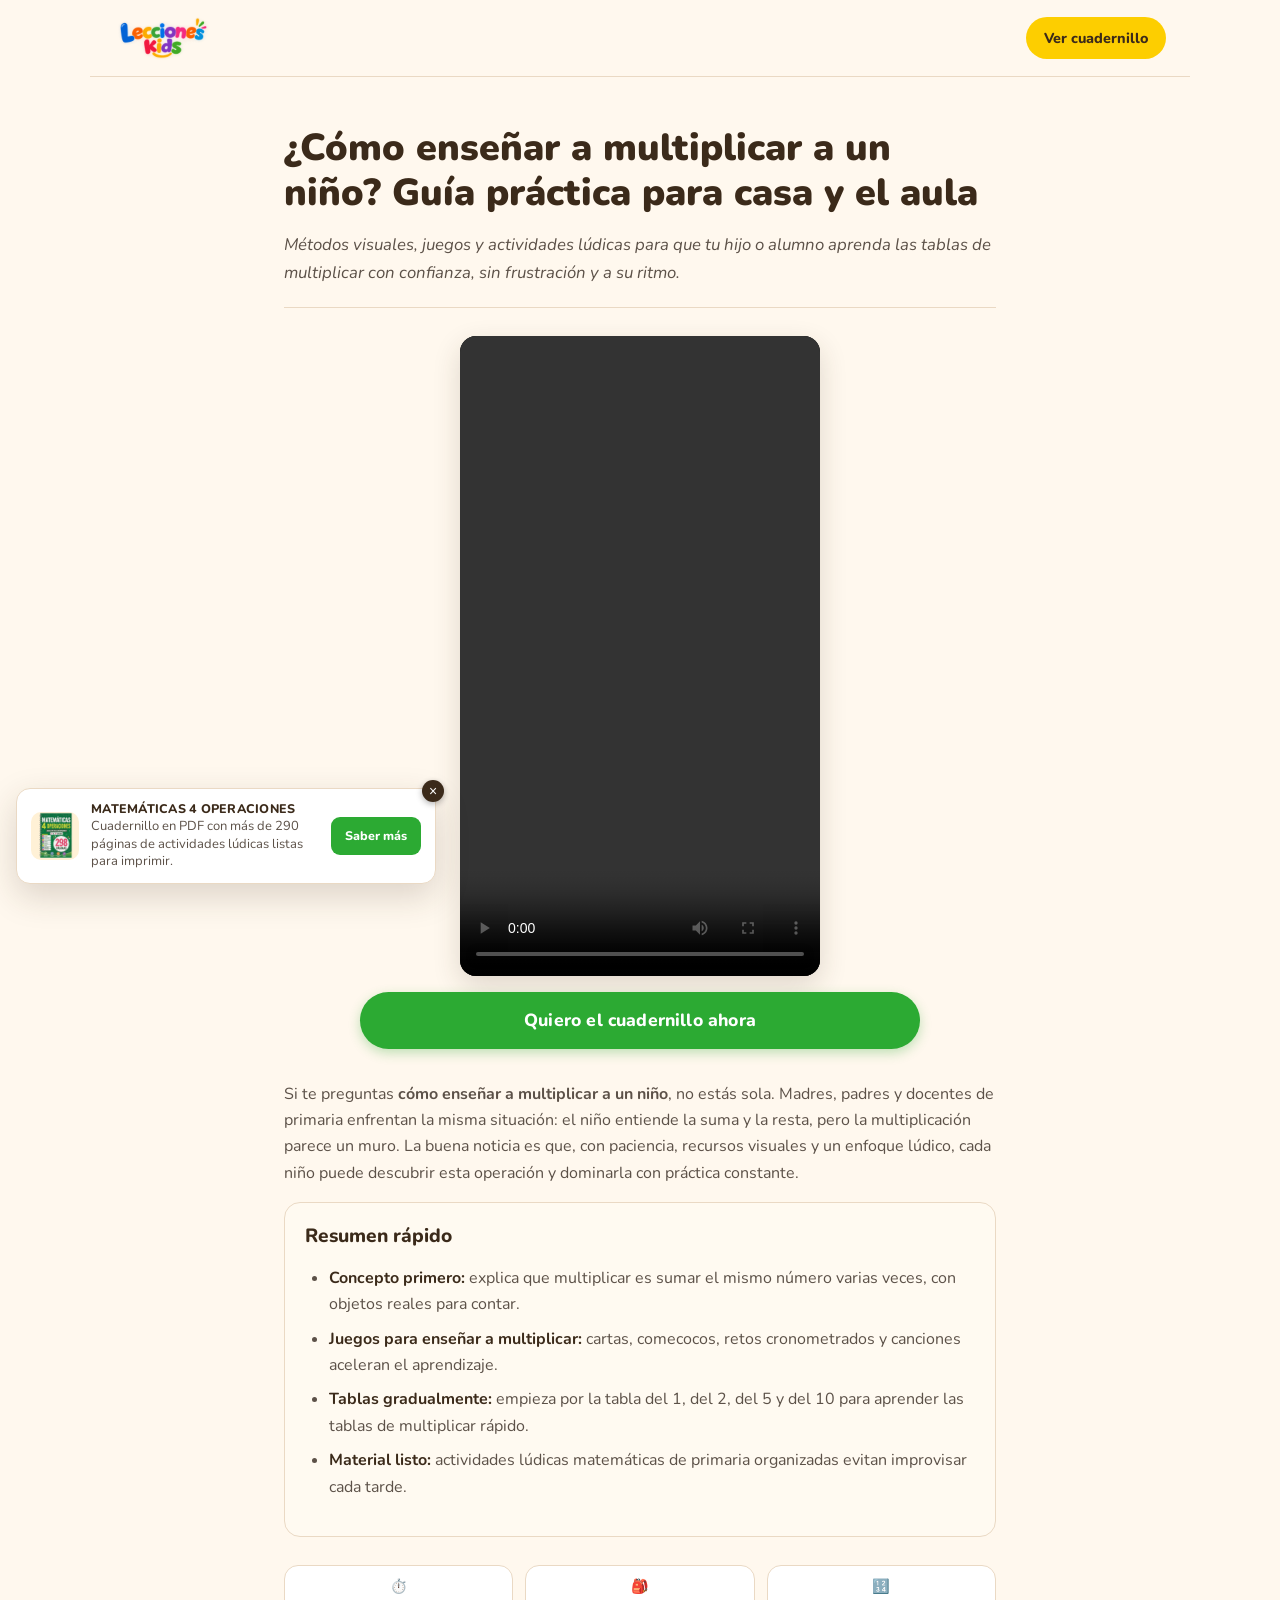
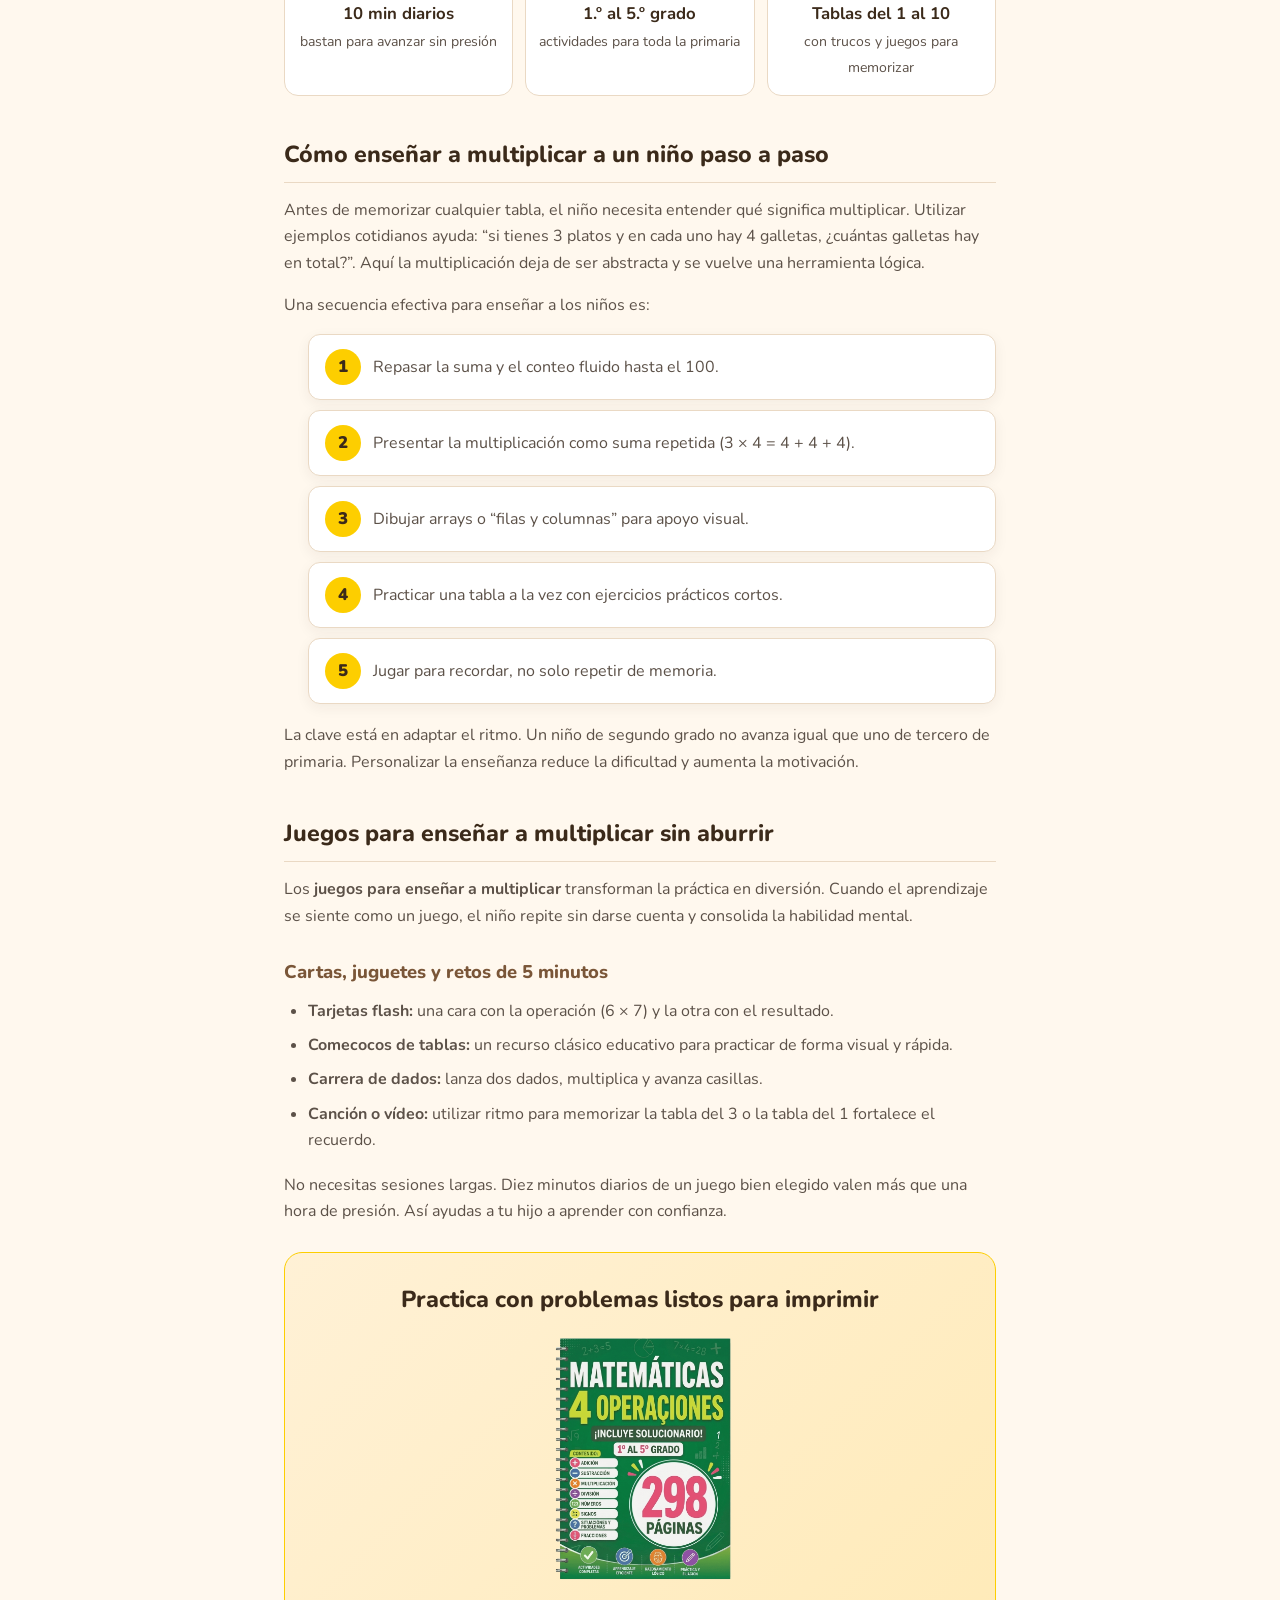
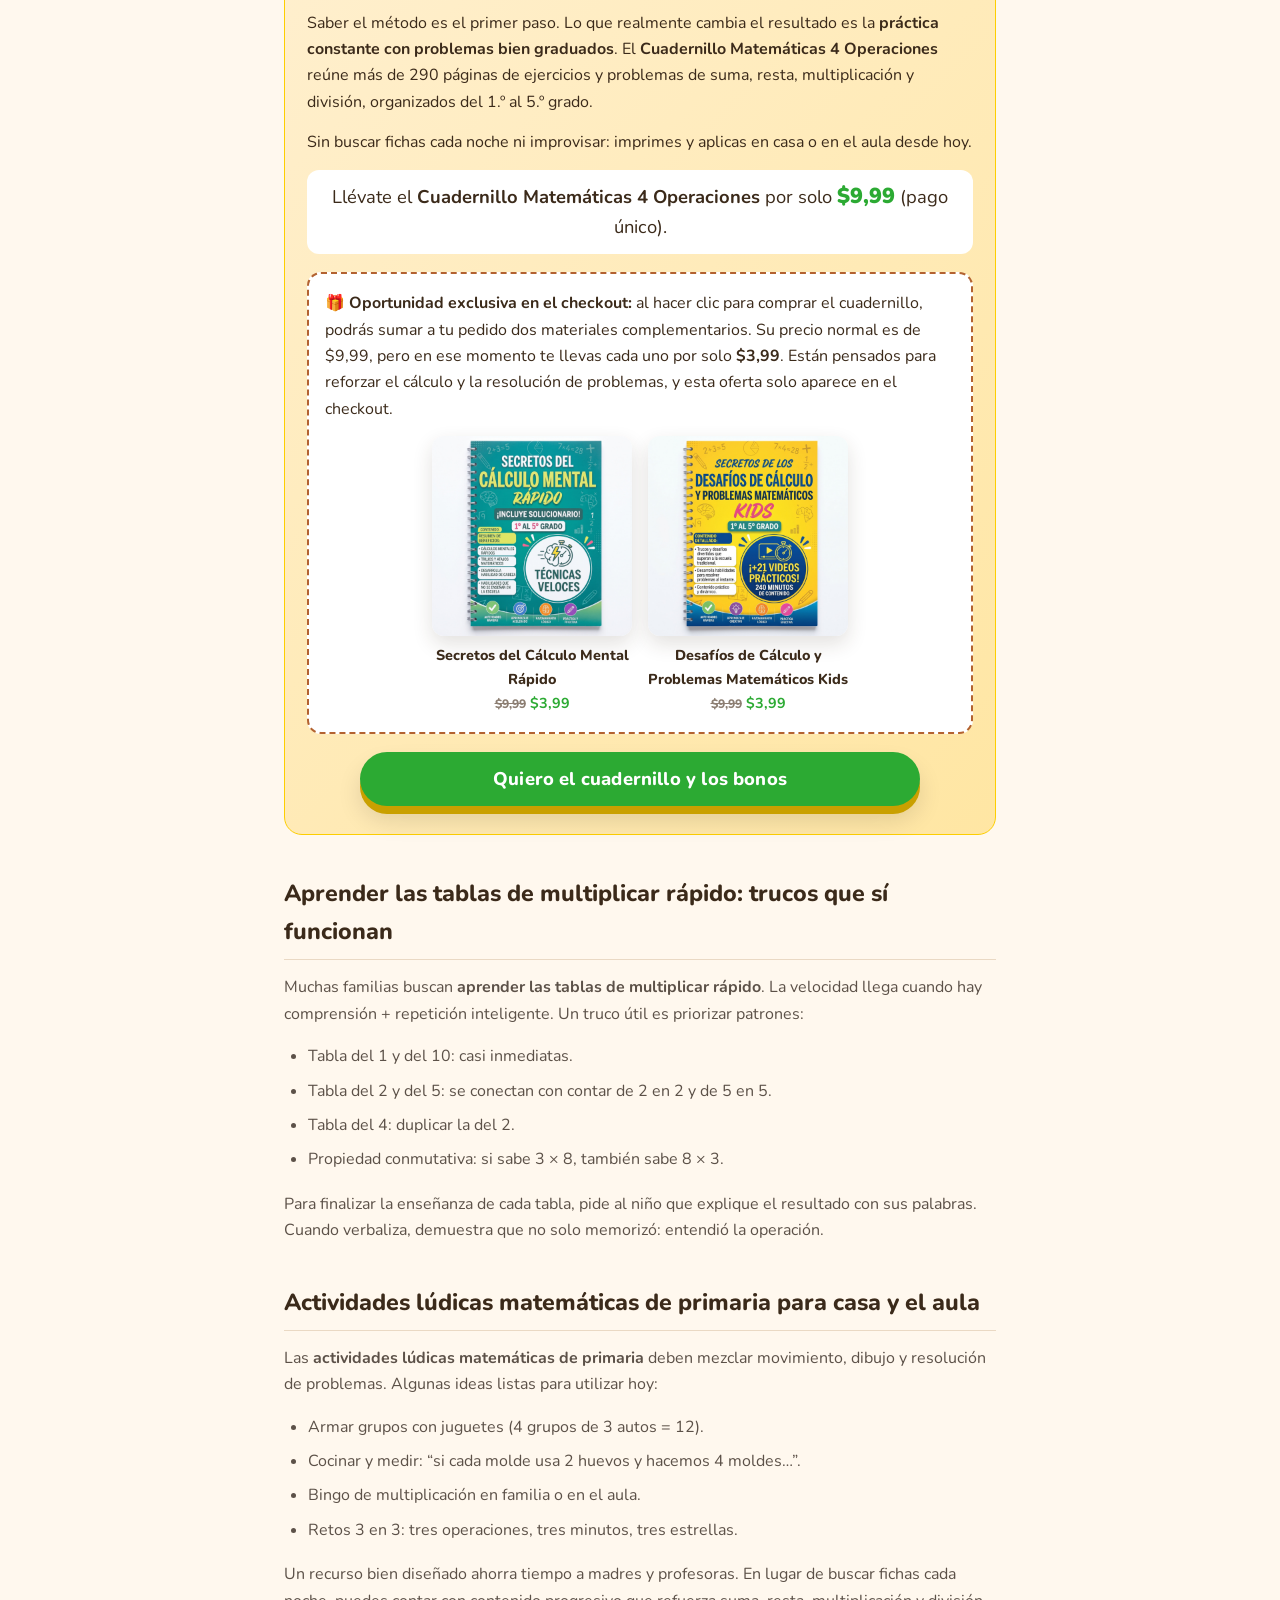
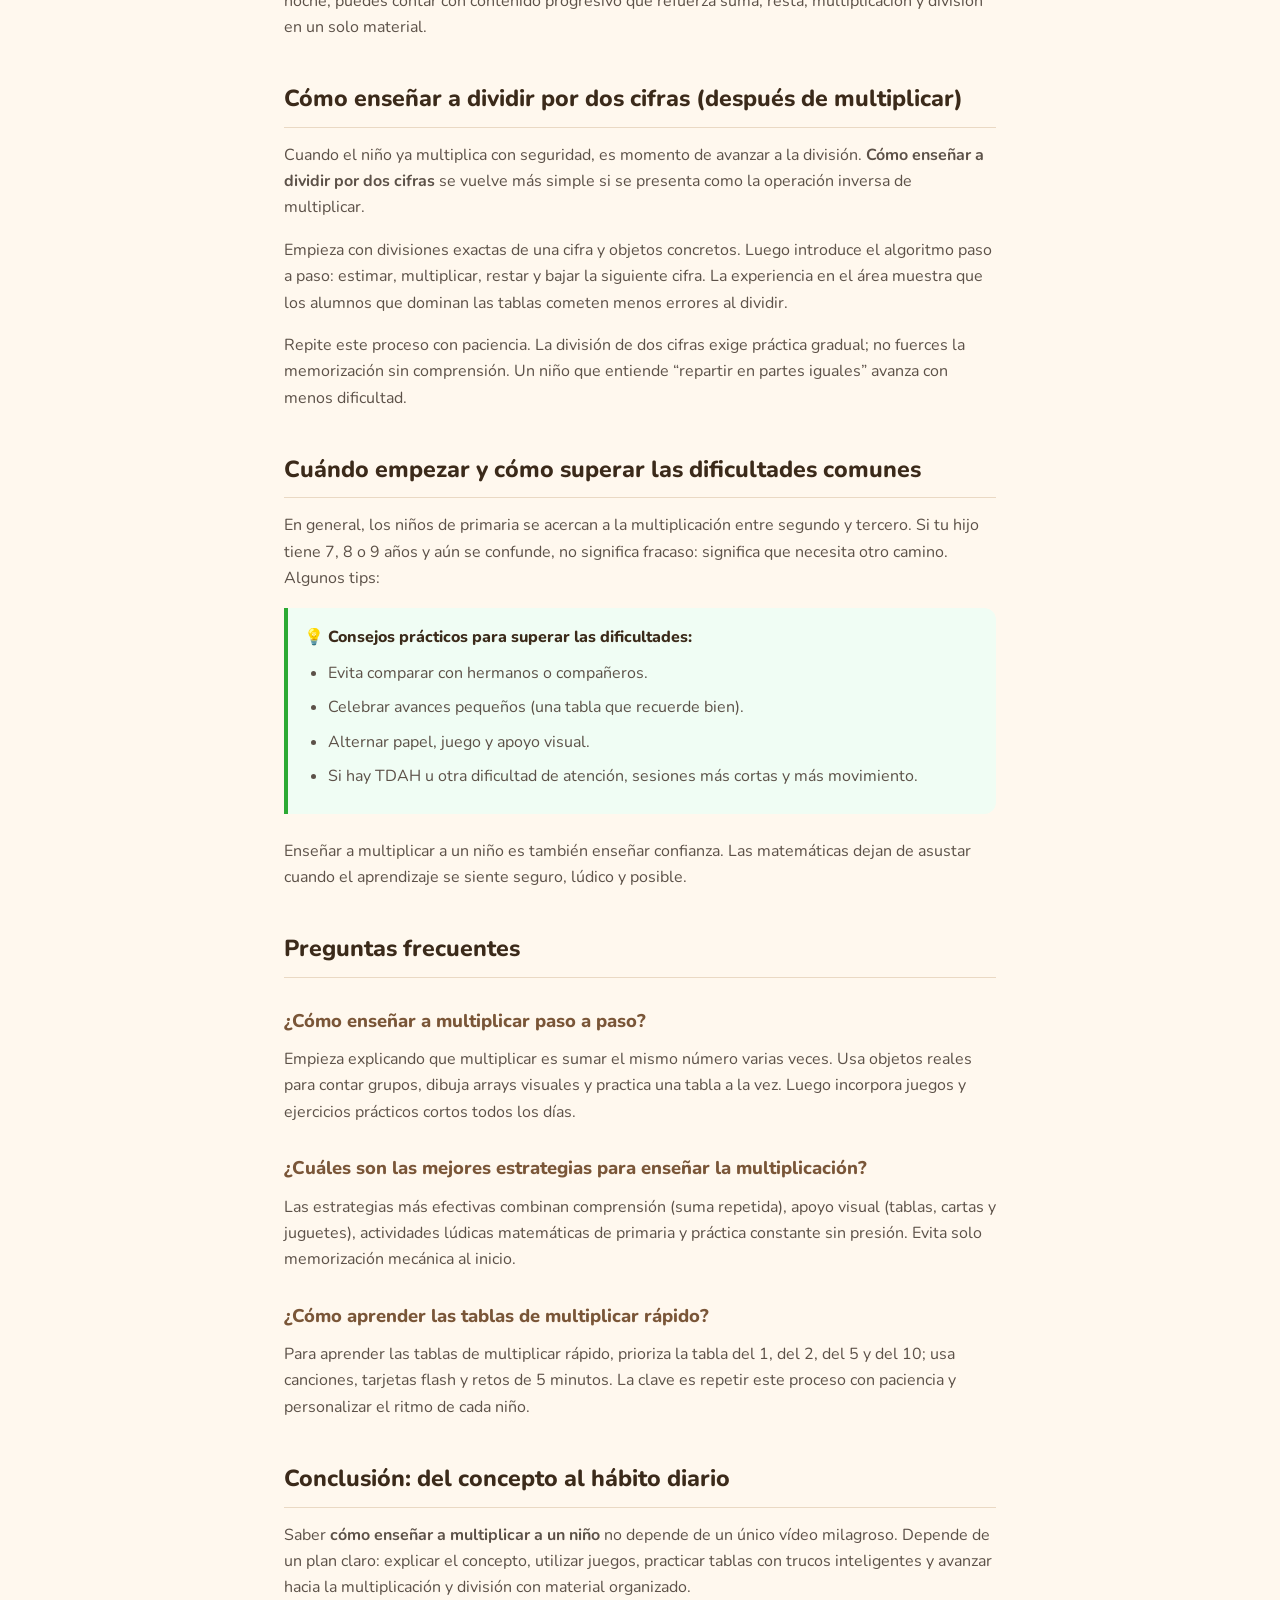
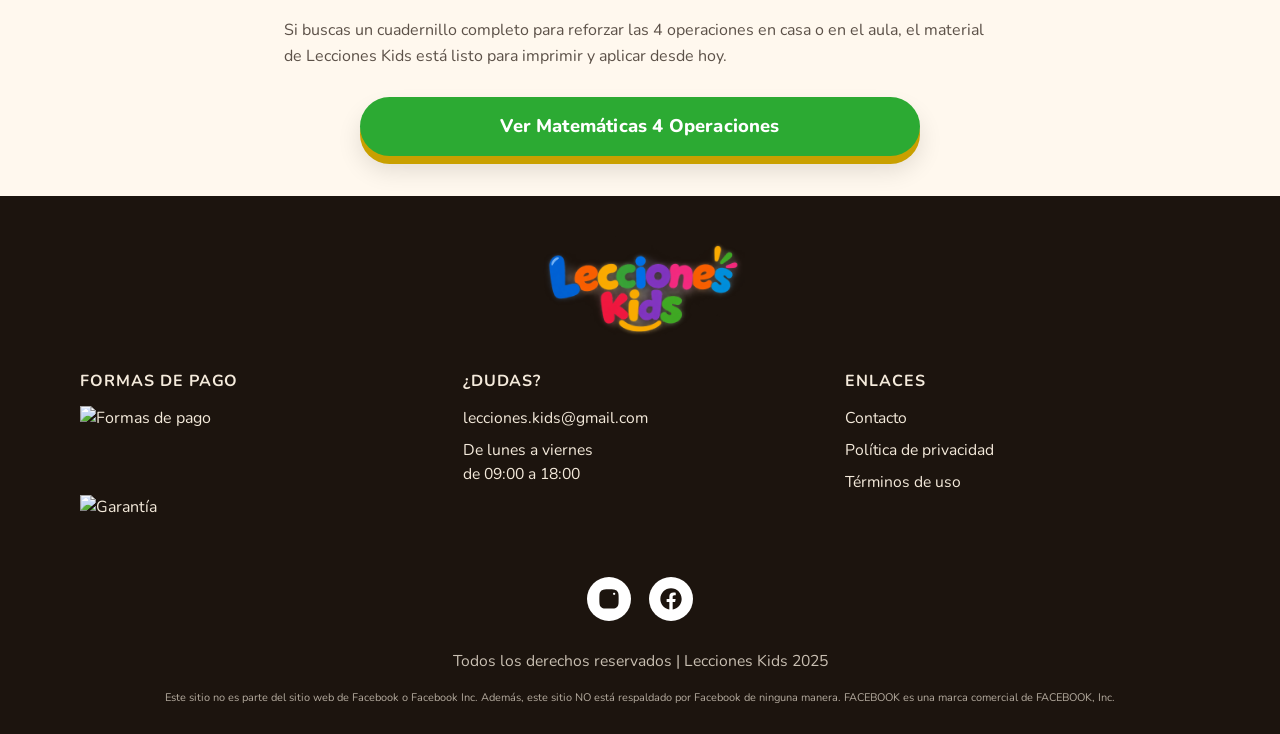
==== commit 9932e473: "Add vertical sales video, offer pricing and visual blocks to articles Co-authored-by: Cursor <cursor" ====
--- a/como-ensenar-multiplicar.html
+++ b/como-ensenar-multiplicar.html
@@ -205,6 +205,184 @@
       .site-header-article { padding: 12px 16px; }
     }
 
+    .facts {
+      display: grid;
+      grid-template-columns: repeat(3, 1fr);
+      gap: 12px;
+      margin: 0 0 28px;
+    }
+    .fact {
+      background: #fff;
+      border: 1px solid #ead9c4;
+      border-radius: 14px;
+      padding: 14px 12px;
+      text-align: center;
+    }
+    .fact-icon { font-size: 1.6rem; line-height: 1; display: block; margin-bottom: 6px; }
+    .fact strong { display: block; color: #3b2a1a; font-size: 1.05rem; }
+    .fact span { color: #5c5148; font-size: 0.88rem; }
+    @media (max-width: 640px) {
+      .facts { grid-template-columns: 1fr; }
+    }
+
+    .article-wrap table {
+      width: 100%;
+      border-collapse: collapse;
+      margin: 8px 0 24px;
+      font-size: 0.95rem;
+    }
+    .article-wrap th,
+    .article-wrap td {
+      border: 1px solid #ead9c4;
+      padding: 10px 12px;
+      text-align: left;
+      color: #5c5148;
+    }
+    .article-wrap th { background: #fff1d6; color: #3b2a1a; font-weight: 800; }
+
+    .example {
+      background: #fffaf1;
+      border-left: 4px solid #fdce00;
+      border-radius: 0 12px 12px 0;
+      padding: 12px 16px;
+      margin: 0 0 18px;
+    }
+    .example p { margin-bottom: 6px; }
+    .example p:last-child { margin-bottom: 0; }
+
+    .article-cta.offer-box {
+      padding: 28px 22px;
+      text-align: left;
+    }
+    .offer-box h2 {
+      border: none;
+      margin: 0 0 12px;
+      padding: 0;
+      text-align: center;
+    }
+    .offer-box .offer-cover {
+      max-width: 260px;
+      margin: 0 auto 18px;
+    }
+    .offer-box .btn-wrap { text-align: center; margin-top: 18px; }
+    .bump-note {
+      background: #fff;
+      border: 2px dashed #b36230;
+      border-radius: 14px;
+      padding: 16px;
+      margin-top: 18px;
+    }
+    .bump-note p { color: #3b2a1a; }
+    .bump-grid {
+      display: flex;
+      justify-content: center;
+      flex-wrap: wrap;
+      gap: 16px;
+      margin-top: 12px;
+    }
+    .bump-item {
+      flex: 0 1 200px;
+      max-width: 200px;
+      text-align: center;
+    }
+    .article-wrap .bump-item img {
+      width: 100%;
+      max-width: 200px;
+      margin: 0 auto 8px;
+      border-radius: 12px;
+      box-shadow: 0 8px 20px rgba(59, 42, 26, 0.14);
+    }
+    .bump-item p {
+      font-size: 0.9rem;
+      font-weight: 800;
+      margin: 0;
+    }
+    .bump-price { color: #2caa33; }
+
+    .step-card {
+      background: #fff;
+      border: 1px solid #ead9c4;
+      border-radius: 12px;
+      padding: 20px;
+      margin: 0 0 18px;
+      box-shadow: 0 4px 14px rgba(59, 42, 26, 0.06);
+    }
+    .step-head {
+      display: flex;
+      align-items: center;
+      gap: 12px;
+      margin-bottom: 12px;
+    }
+    .article-wrap .step-card h3 { margin: 0; }
+    .step-card > :last-child { margin-bottom: 0; }
+    .step-number {
+      flex: 0 0 auto;
+      display: inline-flex;
+      align-items: center;
+      justify-content: center;
+      width: 36px;
+      height: 36px;
+      border-radius: 50%;
+      background: #fdce00;
+      color: #3b2a1a;
+      font-weight: 900;
+      font-size: 1.05rem;
+      line-height: 1;
+    }
+    .tip-box {
+      background: #f0fdf4;
+      border-left: 4px solid #2caa33;
+      border-radius: 0 12px 12px 0;
+      padding: 16px;
+      margin: 0 0 24px;
+    }
+    .tip-box .tip-title { color: #3b2a1a; font-weight: 800; margin: 0 0 10px; }
+    .tip-box ul { margin-bottom: 0; }
+    .article-wrap .example { margin-bottom: 24px; }
+    .table-scroll {
+      width: 100%;
+      overflow-x: auto;
+      -webkit-overflow-scrolling: touch;
+      margin: 8px 0 24px;
+    }
+    .article-wrap .table-scroll table { margin: 0; }
+    @media (max-width: 640px) {
+      .step-card { padding: 16px; }
+      .article-wrap .table-scroll table { font-size: 0.9rem; }
+      .article-wrap th,
+      .article-wrap td { padding: 8px 10px; overflow-wrap: anywhere; }
+    }
+    .video-vertical {
+      width: 100%;
+      max-width: 360px;
+      aspect-ratio: 9 / 16;
+      height: auto;
+      display: block;
+      margin: 20px auto 16px;
+      border-radius: 16px;
+      box-shadow: 0 10px 28px rgba(59, 42, 26, 0.16);
+      background: #000;
+    }
+    .offer-box .offer-price {
+      text-align: center;
+      font-size: 1.15rem;
+      background: #fff;
+      border-radius: 12px;
+      padding: 12px 14px;
+    }
+    .offer-price .price { color: #2caa33; font-size: 1.35rem; }
+    .step-list { list-style: none; padding-left: 0; }
+    .article-wrap .step-list li.step-inline {
+      display: flex;
+      align-items: center;
+      gap: 12px;
+      padding: 14px 16px;
+      margin: 0 0 10px;
+    }
+    @media (max-width: 640px) {
+      .bump-item { flex: 1 1 100%; max-width: 220px; }
+    }
+
     #hypen-float-cta {
       position: fixed;
       left: 16px;
@@ -308,24 +486,18 @@
 </head>
 <body class="legal-page">
   <header class="site-header-article">
-    <a href="index.html" aria-label="Lecciones Kids">
+    <a href="/" aria-label="Lecciones Kids">
       <img src="imagens-pg-vendas/logo-lecciones-kids.png" alt="Lecciones Kids" width="160" height="80" decoding="async">
     </a>
-    <a href="index.html" class="header-cta">Ver cuadernillo</a>
+    <a href="/" class="header-cta">Ver cuadernillo</a>
   </header>
 
   <article class="article-wrap">
     <h1>¿Cómo enseñar a multiplicar a un niño? Guía práctica para casa y el aula</h1>
     <p class="description-meta">Métodos visuales, juegos y actividades lúdicas para que tu hijo o alumno aprenda las tablas de multiplicar con confianza, sin frustración y a su ritmo.</p>
 
-    <img
-      src="imagens-pg-vendas/Loja_LK_Post_-_Matematica_4_Operacoes-1-1024x1024.png_202609081654.png"
-      width="800"
-      height="800"
-      alt="Cuadernillo de matemáticas para enseñar a multiplicar a un niño con actividades lúdicas de primaria"
-      fetchpriority="high"
-      decoding="async"
-    >
+    <video class="video-vertical" controls preload="metadata" playsinline><source src="VIDEO/capa.mp4" type="video/mp4">Tu navegador no soporta el video.</video>
+    <div style="text-align: center; margin-bottom: 32px;"><a class="btn" href="/" style="display: inline-block; background: #2caa33; color: #fff; text-decoration: none; font-weight: 800; padding: 14px 28px; border-radius: 999px; font-size: 1.1rem; box-shadow: 0 4px 12px rgba(44, 170, 51, 0.3);">Quiero el cuadernillo ahora</a></div>
 
     <p>Si te preguntas <strong>cómo enseñar a multiplicar a un niño</strong>, no estás sola. Madres, padres y docentes de primaria enfrentan la misma situación: el niño entiende la suma y la resta, pero la multiplicación parece un muro. La buena noticia es que, con paciencia, recursos visuales y un enfoque lúdico, cada niño puede descubrir esta operación y dominarla con práctica constante.</p>
 
@@ -339,15 +511,32 @@
       </ul>
     </div>
 
+    <div class="facts" aria-label="Datos rápidos">
+      <div class="fact">
+        <span class="fact-icon" aria-hidden="true">&#x23F1;&#xFE0F;</span>
+        <strong>10 min diarios</strong>
+        <span>bastan para avanzar sin presión</span>
+      </div>
+      <div class="fact">
+        <span class="fact-icon" aria-hidden="true">&#x1F392;</span>
+        <strong>1.º al 5.º grado</strong>
+        <span>actividades para toda la primaria</span>
+      </div>
+      <div class="fact">
+        <span class="fact-icon" aria-hidden="true">&#x1F522;</span>
+        <strong>Tablas del 1 al 10</strong>
+        <span>con trucos y juegos para memorizar</span>
+      </div>
+    </div>
     <h2>Cómo enseñar a multiplicar a un niño paso a paso</h2>
     <p>Antes de memorizar cualquier tabla, el niño necesita entender qué significa multiplicar. Utilizar ejemplos cotidianos ayuda: “si tienes 3 platos y en cada uno hay 4 galletas, ¿cuántas galletas hay en total?”. Aquí la multiplicación deja de ser abstracta y se vuelve una herramienta lógica.</p>
     <p>Una secuencia efectiva para enseñar a los niños es:</p>
-    <ol>
-      <li>Repasar la suma y el conteo fluido hasta el 100.</li>
-      <li>Presentar la multiplicación como suma repetida (3 × 4 = 4 + 4 + 4).</li>
-      <li>Dibujar arrays o “filas y columnas” para apoyo visual.</li>
-      <li>Practicar una tabla a la vez con ejercicios prácticos cortos.</li>
-      <li>Jugar para recordar, no solo repetir de memoria.</li>
+    <ol class="step-list">
+      <li class="step-card step-inline"><span class="step-number" aria-hidden="true">1</span><span>Repasar la suma y el conteo fluido hasta el 100.</span></li>
+      <li class="step-card step-inline"><span class="step-number" aria-hidden="true">2</span><span>Presentar la multiplicación como suma repetida (3 × 4 = 4 + 4 + 4).</span></li>
+      <li class="step-card step-inline"><span class="step-number" aria-hidden="true">3</span><span>Dibujar arrays o “filas y columnas” para apoyo visual.</span></li>
+      <li class="step-card step-inline"><span class="step-number" aria-hidden="true">4</span><span>Practicar una tabla a la vez con ejercicios prácticos cortos.</span></li>
+      <li class="step-card step-inline"><span class="step-number" aria-hidden="true">5</span><span>Jugar para recordar, no solo repetir de memoria.</span></li>
     </ol>
     <p>La clave está en adaptar el ritmo. Un niño de segundo grado no avanza igual que uno de tercero de primaria. Personalizar la enseñanza reduce la dificultad y aumenta la motivación.</p>
 
@@ -362,9 +551,52 @@
     </ul>
     <p>No necesitas sesiones largas. Diez minutos diarios de un juego bien elegido valen más que una hora de presión. Así ayudas a tu hijo a aprender con confianza.</p>
 
-    <div class="article-cta">
-      <p><strong>¿Quieres actividades listas para imprimir?</strong><br>El <strong>Cuadernillo Matemáticas 4 Operaciones</strong> reúne más de 290 páginas de ejercicios de suma, resta, multiplicación y división, organizados del 1.º al 5.º grado.</p>
-      <a class="btn" href="index.html">Quiero el cuadernillo ahora</a>
+    <div class="article-cta offer-box">
+      <h2>Practica con problemas listos para imprimir</h2>
+      <img
+        class="offer-cover"
+        src="imagens-pg-vendas/Loja_LK_Post_-_Matematica_4_Operacoes-1-1024x1024.png_202609081654.png"
+        width="260"
+        height="260"
+        alt="Cuadernillo Matemáticas 4 Operaciones con problemas matemáticos para primaria"
+        loading="lazy"
+        decoding="async"
+      >
+      <p>Saber el método es el primer paso. Lo que realmente cambia el resultado es la <strong>práctica constante con problemas bien graduados</strong>. El <strong>Cuadernillo Matemáticas 4 Operaciones</strong> reúne más de 290 páginas de ejercicios y problemas de suma, resta, multiplicación y división, organizados del 1.º al 5.º grado.</p>
+      <p>Sin buscar fichas cada noche ni improvisar: imprimes y aplicas en casa o en el aula desde hoy.</p>
+      <p class="offer-price">Llévate el <strong>Cuadernillo Matemáticas 4 Operaciones</strong> por solo <strong class="price">$9,99</strong> (pago único).</p>
+
+      <div class="bump-note">
+        <p><strong>&#x1F381; Oportunidad exclusiva en el checkout:</strong> al hacer clic para comprar el cuadernillo, podrás sumar a tu pedido dos materiales complementarios. Su precio normal es de $9,99, pero en ese momento te llevas cada uno por solo <strong>$3,99</strong>. Están pensados para reforzar el cálculo y la resolución de problemas, y esta oferta solo aparece en el checkout.</p>
+        <div class="bump-grid">
+          <div class="bump-item">
+            <img
+              src="imagens-pg-vendas/capa-calculo-mental-caderno.png"
+              width="200"
+              height="200"
+              alt="Secretos del Cálculo Mental Rápido"
+              loading="lazy"
+              decoding="async"
+            >
+            <p>Secretos del Cálculo Mental Rápido<br><span class="bump-price"><del style="color:#8c7e72; font-size:0.85em; text-decoration:line-through;">$9,99</del> <strong style="color:#2caa33;">$3,99</strong></span></p>
+          </div>
+          <div class="bump-item">
+            <img
+              src="imagens-pg-vendas/capa-desafios-calculo.png"
+              width="200"
+              height="200"
+              alt="Desafíos de Cálculo y Problemas Matemáticos Kids"
+              loading="lazy"
+              decoding="async"
+            >
+            <p>Desafíos de Cálculo y Problemas Matemáticos Kids<br><span class="bump-price"><del style="color:#8c7e72; font-size:0.85em; text-decoration:line-through;">$9,99</del> <strong style="color:#2caa33;">$3,99</strong></span></p>
+          </div>
+        </div>
+      </div>
+
+      <div class="btn-wrap">
+        <a class="btn" href="/">Quiero el cuadernillo y los bonos</a>
+      </div>
     </div>
 
     <h2>Aprender las tablas de multiplicar rápido: trucos que sí funcionan</h2>
@@ -394,12 +626,15 @@
 
     <h2>Cuándo empezar y cómo superar las dificultades comunes</h2>
     <p>En general, los niños de primaria se acercan a la multiplicación entre segundo y tercero. Si tu hijo tiene 7, 8 o 9 años y aún se confunde, no significa fracaso: significa que necesita otro camino. Algunos tips:</p>
-    <ul>
-      <li>Evita comparar con hermanos o compañeros.</li>
-      <li>Celebrar avances pequeños (una tabla que recuerde bien).</li>
-      <li>Alternar papel, juego y apoyo visual.</li>
-      <li>Si hay TDAH u otra dificultad de atención, sesiones más cortas y más movimiento.</li>
-    </ul>
+    <div class="tip-box">
+      <p class="tip-title">&#x1F4A1; Consejos prácticos para superar las dificultades:</p>
+      <ul>
+        <li>Evita comparar con hermanos o compañeros.</li>
+        <li>Celebrar avances pequeños (una tabla que recuerde bien).</li>
+        <li>Alternar papel, juego y apoyo visual.</li>
+        <li>Si hay TDAH u otra dificultad de atención, sesiones más cortas y más movimiento.</li>
+      </ul>
+    </div>
     <p>Enseñar a multiplicar a un niño es también enseñar confianza. Las matemáticas dejan de asustar cuando el aprendizaje se siente seguro, lúdico y posible.</p>
 
     <h2>Preguntas frecuentes</h2>
@@ -416,7 +651,7 @@
     <p>Saber <strong>cómo enseñar a multiplicar a un niño</strong> no depende de un único vídeo milagroso. Depende de un plan claro: explicar el concepto, utilizar juegos, practicar tablas con trucos inteligentes y avanzar hacia la multiplicación y división con material organizado.</p>
     <p>Si buscas un cuadernillo completo para reforzar las 4 operaciones en casa o en el aula, el material de Lecciones Kids está listo para imprimir y aplicar desde hoy.</p>
     <p style="text-align:center;margin-top:28px;">
-      <a class="btn" href="index.html" style="display:inline-block;background:#2caa33;color:#fff;text-decoration:none;font-weight:800;padding:14px 24px;border-radius:999px;">Ver Matemáticas 4 Operaciones</a>
+      <a class="btn" href="/" style="display:inline-block;background:#2caa33;color:#fff;text-decoration:none;font-weight:800;padding:14px 24px;border-radius:999px;">Ver Matemáticas 4 Operaciones</a>
     </p>
   </article>
 
@@ -436,9 +671,9 @@
         </div>
         <div>
           <h3>ENLACES</h3>
-          <p><a href="contacto.html">Contacto</a></p>
-          <p><a href="politica-privacidad.html">Política de privacidad</a></p>
-          <p><a href="terminos-uso.html">Términos de uso</a></p>
+          <p><a href="/contacto">Contacto</a></p>
+          <p><a href="/politica-privacidad">Política de privacidad</a></p>
+          <p><a href="/terminos-uso">Términos de uso</a></p>
         </div>
       </div>
       <div class="socials">
@@ -461,7 +696,7 @@
       <div class="hfc-title">Matemáticas 4 Operaciones</div>
       <div class="hfc-desc">Cuadernillo en PDF con más de 290 páginas de actividades lúdicas listas para imprimir.</div>
     </div>
-    <a class="hfc-btn" href="index.html">Saber más</a>
+    <a class="hfc-btn" href="/">Saber más</a>
   </div>
 </body>
 </html>
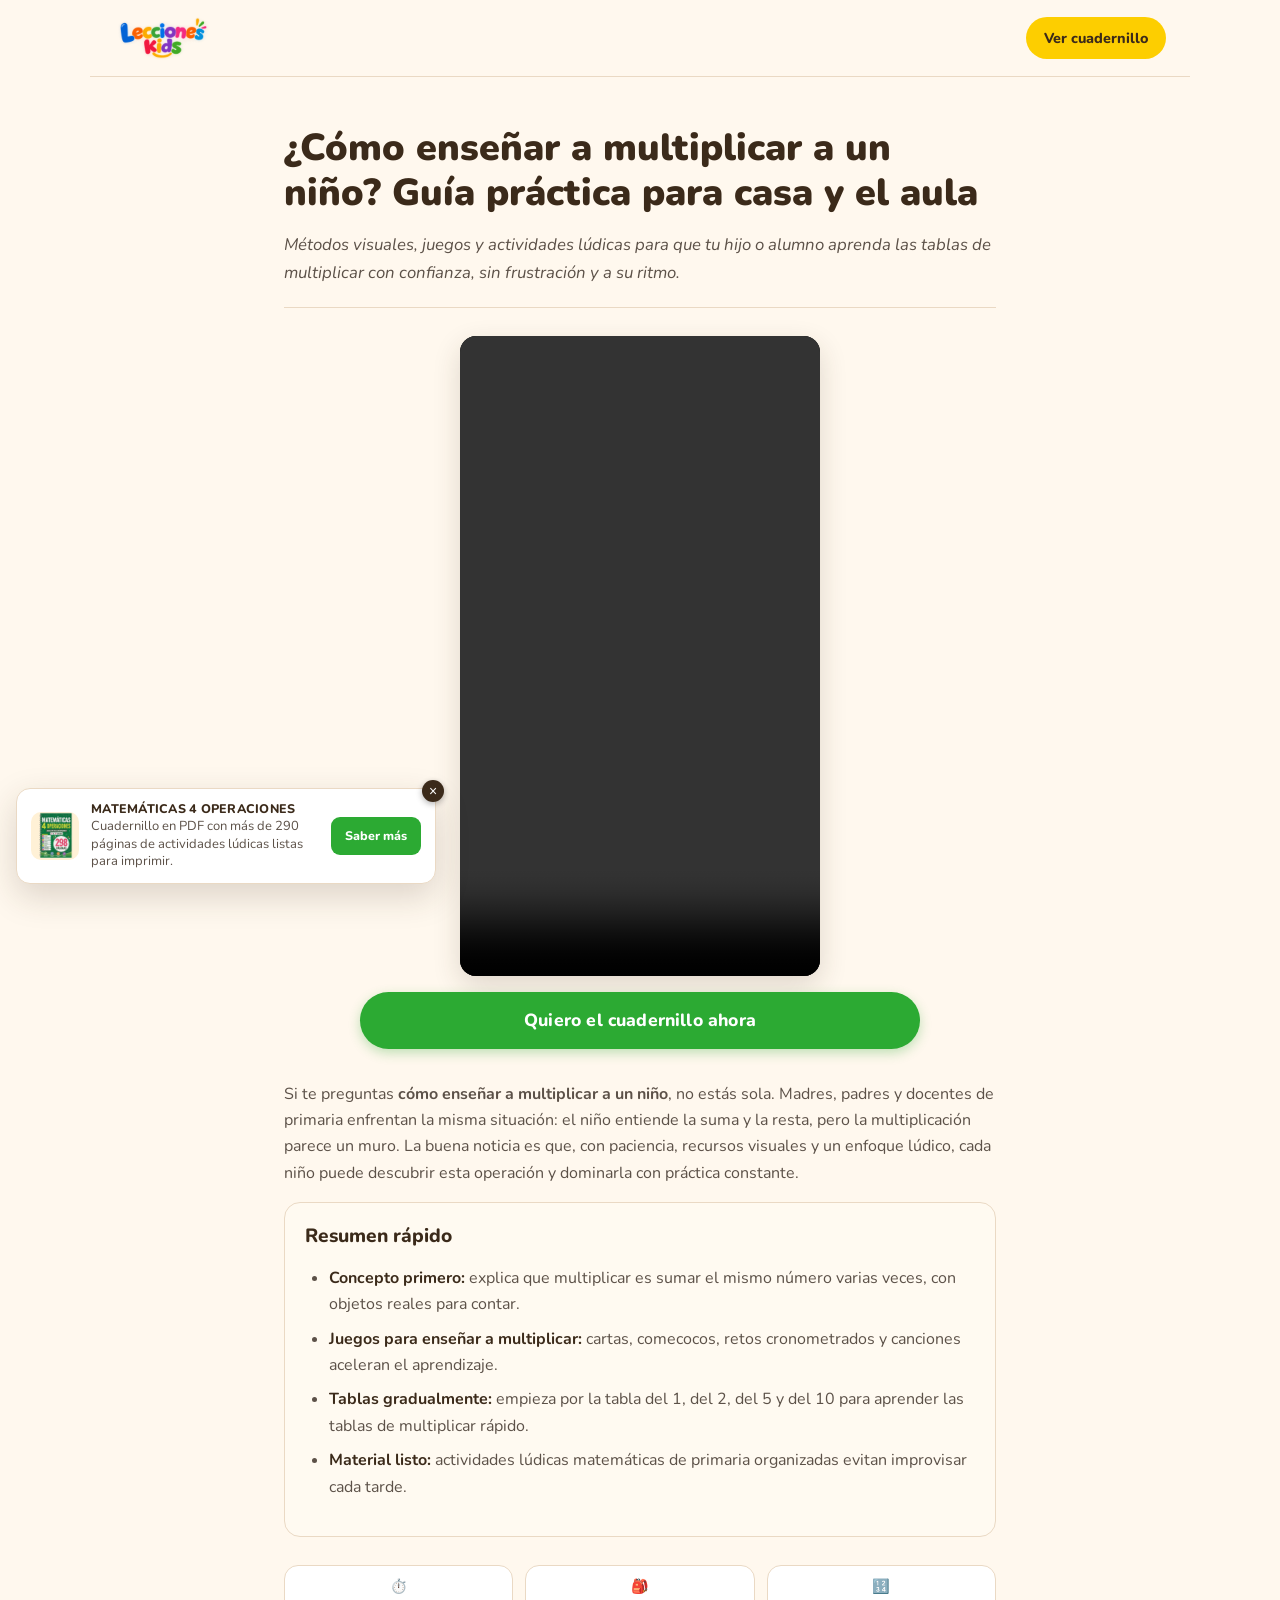
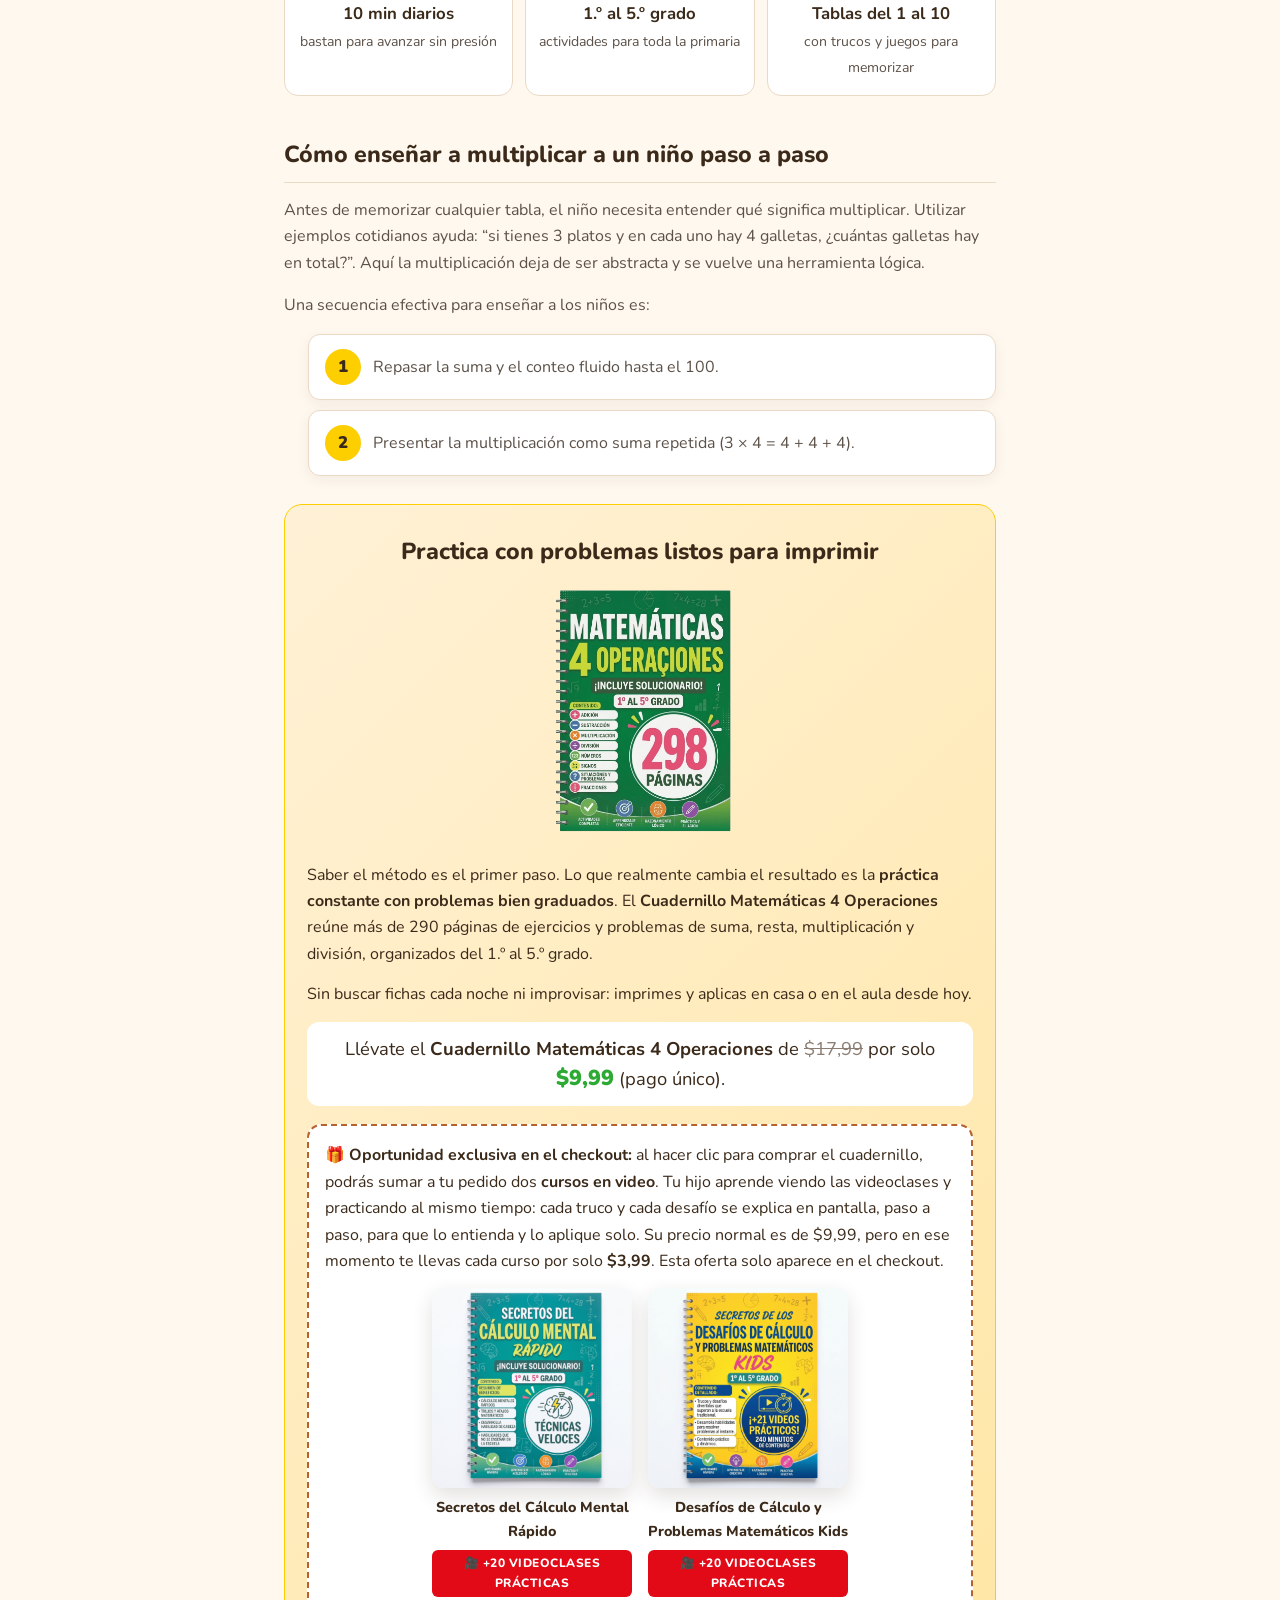
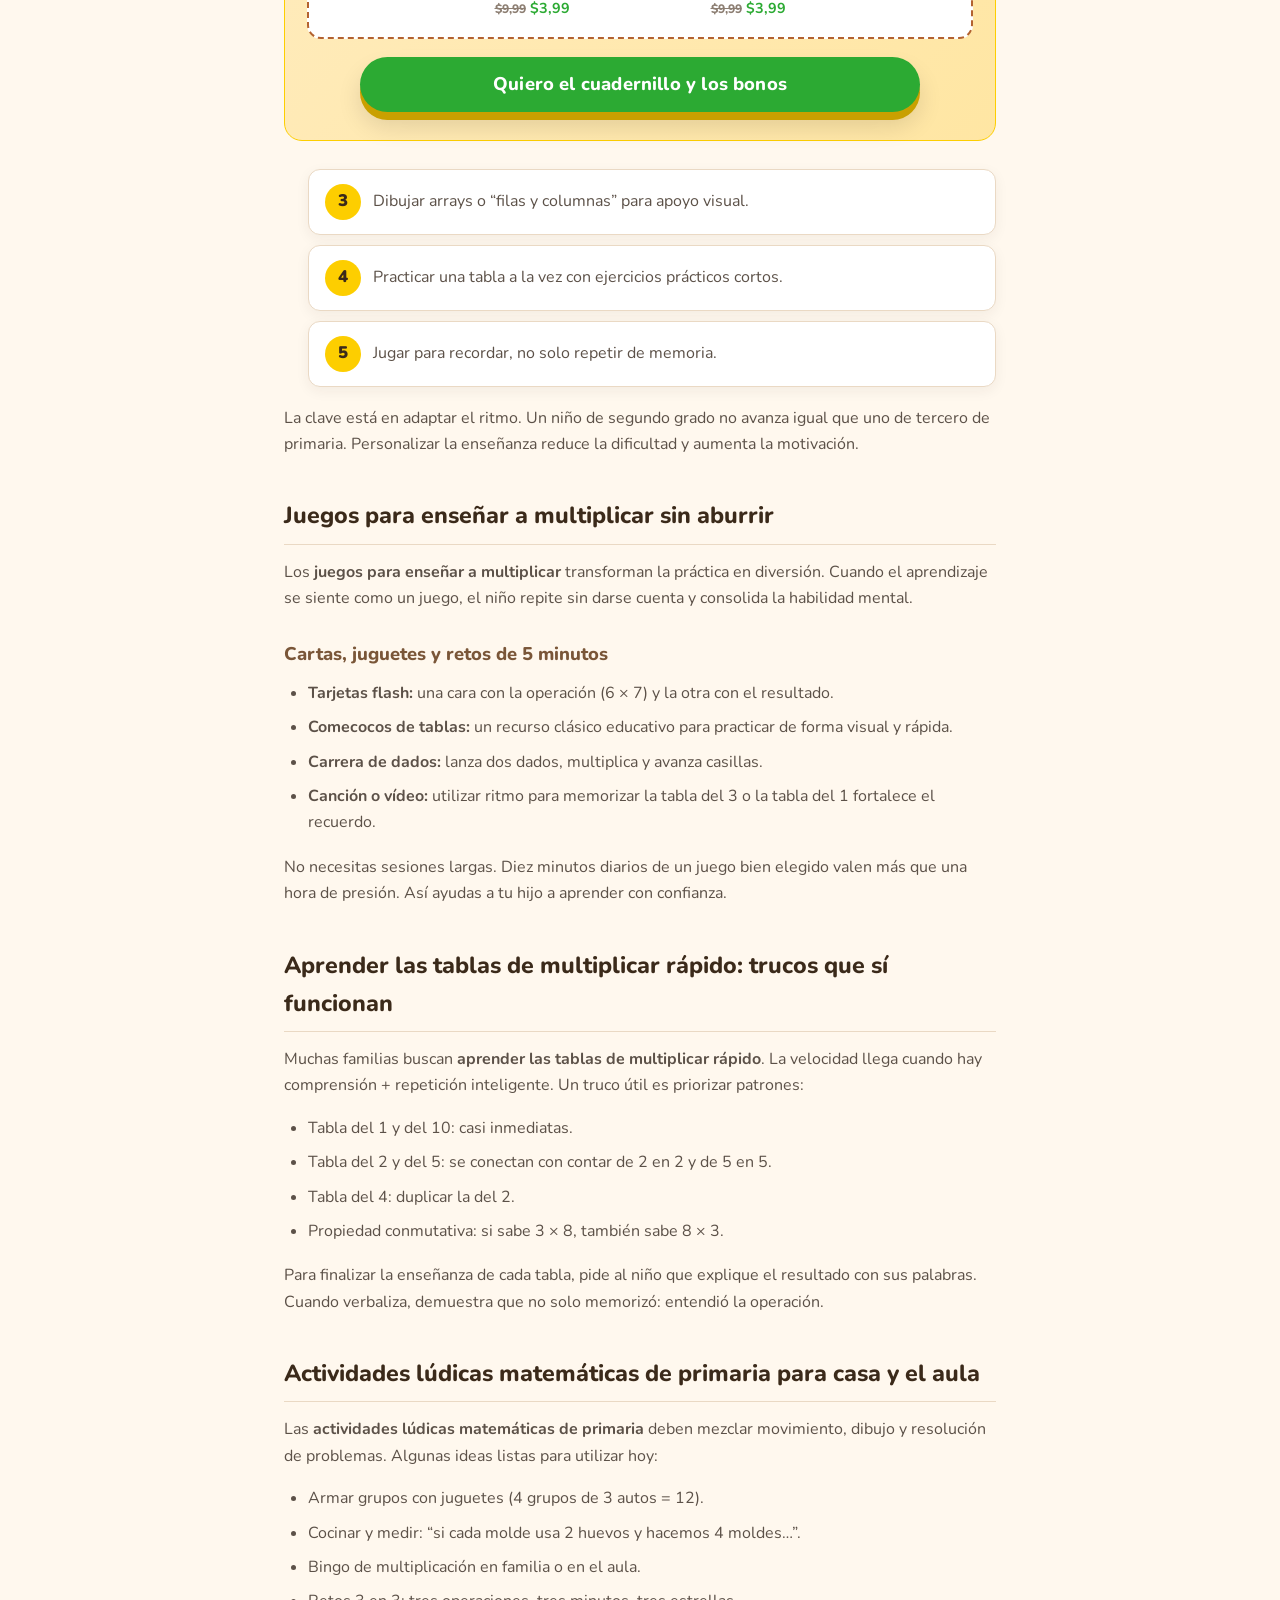
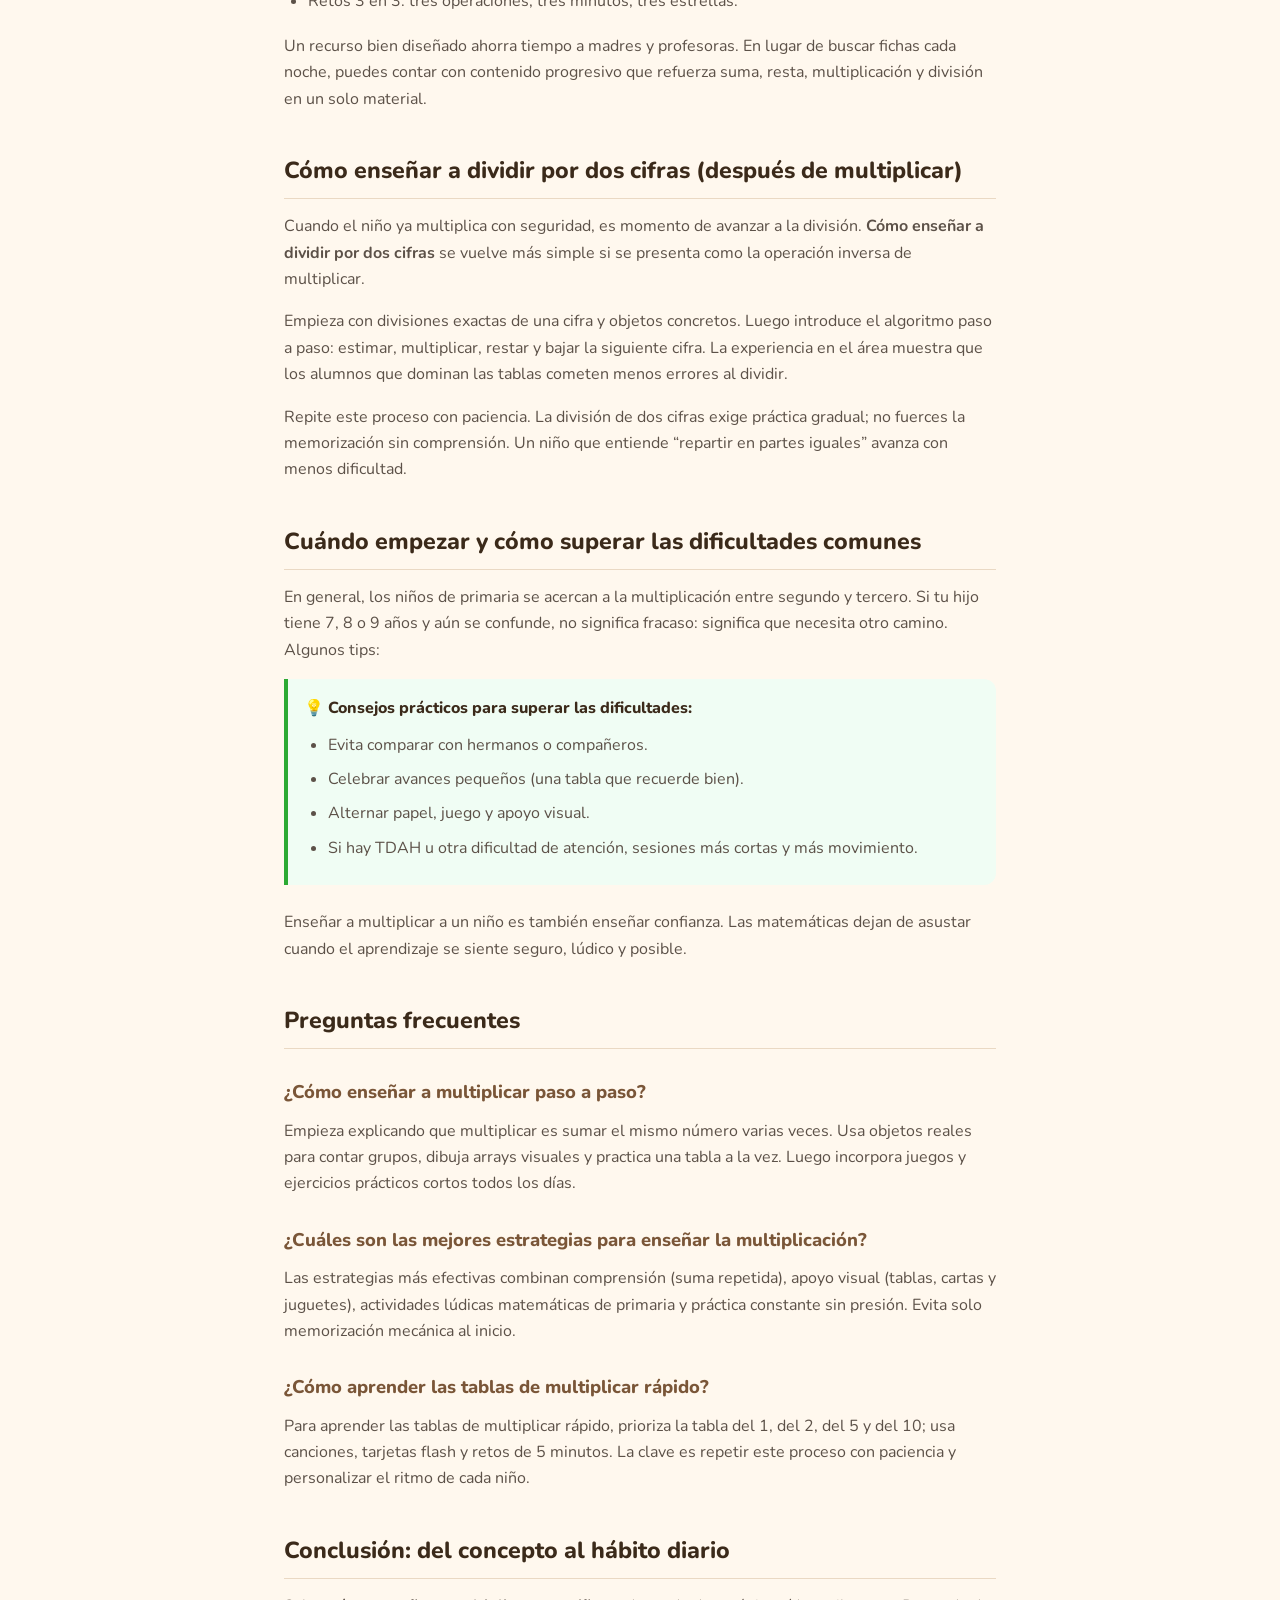
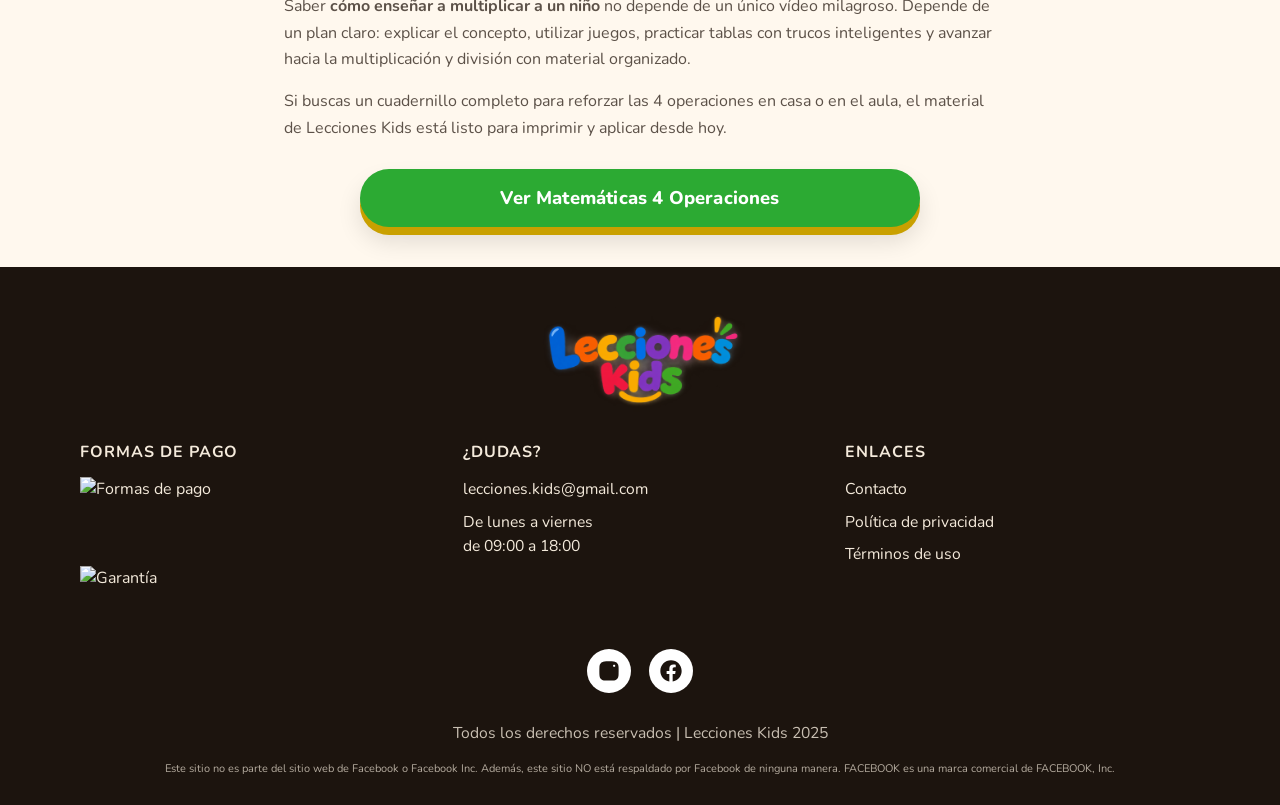
==== commit 76ddc7b1: "Ajuste de posicao da oferta, ancora de CTA e preco para 17.99 Co-authored-by: Cursor <cursoragent@cu" ====
--- a/como-ensenar-multiplicar.html
+++ b/como-ensenar-multiplicar.html
@@ -97,6 +97,8 @@
   </script>
 
   <style>
+    html { scroll-behavior: smooth; }
+    #oferta { scroll-margin-top: 16px; }
     body.legal-page { padding-top: 0; }
     .article-wrap {
       max-width: 760px;
@@ -489,7 +491,7 @@
     <a href="/" aria-label="Lecciones Kids">
       <img src="imagens-pg-vendas/logo-lecciones-kids.png" alt="Lecciones Kids" width="160" height="80" decoding="async">
     </a>
-    <a href="/" class="header-cta">Ver cuadernillo</a>
+    <a href="#oferta" class="header-cta">Ver cuadernillo</a>
   </header>
 
   <article class="article-wrap">
@@ -497,7 +499,7 @@
     <p class="description-meta">Métodos visuales, juegos y actividades lúdicas para que tu hijo o alumno aprenda las tablas de multiplicar con confianza, sin frustración y a su ritmo.</p>
 
     <video class="video-vertical" controls preload="metadata" playsinline><source src="VIDEO/capa.mp4" type="video/mp4">Tu navegador no soporta el video.</video>
-    <div style="text-align: center; margin-bottom: 32px;"><a class="btn" href="/" style="display: inline-block; background: #2caa33; color: #fff; text-decoration: none; font-weight: 800; padding: 14px 28px; border-radius: 999px; font-size: 1.1rem; box-shadow: 0 4px 12px rgba(44, 170, 51, 0.3);">Quiero el cuadernillo ahora</a></div>
+    <div style="text-align: center; margin-bottom: 32px;"><a class="btn" href="#oferta" style="display: inline-block; background: #2caa33; color: #fff; text-decoration: none; font-weight: 800; padding: 14px 28px; border-radius: 999px; font-size: 1.1rem; box-shadow: 0 4px 12px rgba(44, 170, 51, 0.3);">Quiero el cuadernillo ahora</a></div>
 
     <p>Si te preguntas <strong>cómo enseñar a multiplicar a un niño</strong>, no estás sola. Madres, padres y docentes de primaria enfrentan la misma situación: el niño entiende la suma y la resta, pero la multiplicación parece un muro. La buena noticia es que, con paciencia, recursos visuales y un enfoque lúdico, cada niño puede descubrir esta operación y dominarla con práctica constante.</p>
 
@@ -534,24 +536,9 @@
     <ol class="step-list">
       <li class="step-card step-inline"><span class="step-number" aria-hidden="true">1</span><span>Repasar la suma y el conteo fluido hasta el 100.</span></li>
       <li class="step-card step-inline"><span class="step-number" aria-hidden="true">2</span><span>Presentar la multiplicación como suma repetida (3 × 4 = 4 + 4 + 4).</span></li>
-      <li class="step-card step-inline"><span class="step-number" aria-hidden="true">3</span><span>Dibujar arrays o “filas y columnas” para apoyo visual.</span></li>
-      <li class="step-card step-inline"><span class="step-number" aria-hidden="true">4</span><span>Practicar una tabla a la vez con ejercicios prácticos cortos.</span></li>
-      <li class="step-card step-inline"><span class="step-number" aria-hidden="true">5</span><span>Jugar para recordar, no solo repetir de memoria.</span></li>
     </ol>
-    <p>La clave está en adaptar el ritmo. Un niño de segundo grado no avanza igual que uno de tercero de primaria. Personalizar la enseñanza reduce la dificultad y aumenta la motivación.</p>
-
-    <h2>Juegos para enseñar a multiplicar sin aburrir</h2>
-    <p>Los <strong>juegos para enseñar a multiplicar</strong> transforman la práctica en diversión. Cuando el aprendizaje se siente como un juego, el niño repite sin darse cuenta y consolida la habilidad mental.</p>
-    <h3>Cartas, juguetes y retos de 5 minutos</h3>
-    <ul>
-      <li><strong>Tarjetas flash:</strong> una cara con la operación (6 × 7) y la otra con el resultado.</li>
-      <li><strong>Comecocos de tablas:</strong> un recurso clásico educativo para practicar de forma visual y rápida.</li>
-      <li><strong>Carrera de dados:</strong> lanza dos dados, multiplica y avanza casillas.</li>
-      <li><strong>Canción o vídeo:</strong> utilizar ritmo para memorizar la tabla del 3 o la tabla del 1 fortalece el recuerdo.</li>
-    </ul>
-    <p>No necesitas sesiones largas. Diez minutos diarios de un juego bien elegido valen más que una hora de presión. Así ayudas a tu hijo a aprender con confianza.</p>
-
-    <div class="article-cta offer-box">
+
+    <div class="article-cta offer-box" id="oferta">
       <h2>Practica con problemas listos para imprimir</h2>
       <img
         class="offer-cover"
@@ -564,32 +551,32 @@
       >
       <p>Saber el método es el primer paso. Lo que realmente cambia el resultado es la <strong>práctica constante con problemas bien graduados</strong>. El <strong>Cuadernillo Matemáticas 4 Operaciones</strong> reúne más de 290 páginas de ejercicios y problemas de suma, resta, multiplicación y división, organizados del 1.º al 5.º grado.</p>
       <p>Sin buscar fichas cada noche ni improvisar: imprimes y aplicas en casa o en el aula desde hoy.</p>
-      <p class="offer-price">Llévate el <strong>Cuadernillo Matemáticas 4 Operaciones</strong> por solo <strong class="price">$9,99</strong> (pago único).</p>
+      <p class="offer-price">Llévate el <strong>Cuadernillo Matemáticas 4 Operaciones</strong> de <del style="color:#8c7e72;">$17,99</del> por solo <strong class="price">$9,99</strong> (pago único).</p>
 
       <div class="bump-note">
-        <p><strong>&#x1F381; Oportunidad exclusiva en el checkout:</strong> al hacer clic para comprar el cuadernillo, podrás sumar a tu pedido dos materiales complementarios. Su precio normal es de $9,99, pero en ese momento te llevas cada uno por solo <strong>$3,99</strong>. Están pensados para reforzar el cálculo y la resolución de problemas, y esta oferta solo aparece en el checkout.</p>
+        <p><strong>&#x1F381; Oportunidad exclusiva en el checkout:</strong> al hacer clic para comprar el cuadernillo, podrás sumar a tu pedido dos <strong>cursos en video</strong>. Tu hijo aprende viendo las videoclases y practicando al mismo tiempo: cada truco y cada desafío se explica en pantalla, paso a paso, para que lo entienda y lo aplique solo. Su precio normal es de $9,99, pero en ese momento te llevas cada curso por solo <strong>$3,99</strong>. Esta oferta solo aparece en el checkout.</p>
         <div class="bump-grid">
           <div class="bump-item">
             <img
               src="imagens-pg-vendas/capa-calculo-mental-caderno.png"
               width="200"
               height="200"
-              alt="Secretos del Cálculo Mental Rápido"
+              alt="Curso en video Secretos del Cálculo Mental Rápido"
               loading="lazy"
               decoding="async"
             >
-            <p>Secretos del Cálculo Mental Rápido<br><span class="bump-price"><del style="color:#8c7e72; font-size:0.85em; text-decoration:line-through;">$9,99</del> <strong style="color:#2caa33;">$3,99</strong></span></p>
+            <p>Secretos del Cálculo Mental Rápido<br><span style="display: inline-block; background: #e30a17; color: #fff; font-size: 0.75rem; font-weight: 800; padding: 4px 8px; border-radius: 6px; margin-top: 6px; letter-spacing: 0.5px;">&#x1F3A5; +20 VIDEOCLASES PRÁCTICAS</span><br><span class="bump-price"><del style="color:#8c7e72; font-size:0.85em; text-decoration:line-through;">$9,99</del> <strong style="color:#2caa33;">$3,99</strong></span></p>
           </div>
           <div class="bump-item">
             <img
               src="imagens-pg-vendas/capa-desafios-calculo.png"
               width="200"
               height="200"
-              alt="Desafíos de Cálculo y Problemas Matemáticos Kids"
+              alt="Curso en video Desafíos de Cálculo y Problemas Matemáticos Kids"
               loading="lazy"
               decoding="async"
             >
-            <p>Desafíos de Cálculo y Problemas Matemáticos Kids<br><span class="bump-price"><del style="color:#8c7e72; font-size:0.85em; text-decoration:line-through;">$9,99</del> <strong style="color:#2caa33;">$3,99</strong></span></p>
+            <p>Desafíos de Cálculo y Problemas Matemáticos Kids<br><span style="display: inline-block; background: #e30a17; color: #fff; font-size: 0.75rem; font-weight: 800; padding: 4px 8px; border-radius: 6px; margin-top: 6px; letter-spacing: 0.5px;">&#x1F3A5; +20 VIDEOCLASES PRÁCTICAS</span><br><span class="bump-price"><del style="color:#8c7e72; font-size:0.85em; text-decoration:line-through;">$9,99</del> <strong style="color:#2caa33;">$3,99</strong></span></p>
           </div>
         </div>
       </div>
@@ -598,6 +585,24 @@
         <a class="btn" href="/">Quiero el cuadernillo y los bonos</a>
       </div>
     </div>
+
+    <ol class="step-list" start="3">
+      <li class="step-card step-inline"><span class="step-number" aria-hidden="true">3</span><span>Dibujar arrays o “filas y columnas” para apoyo visual.</span></li>
+      <li class="step-card step-inline"><span class="step-number" aria-hidden="true">4</span><span>Practicar una tabla a la vez con ejercicios prácticos cortos.</span></li>
+      <li class="step-card step-inline"><span class="step-number" aria-hidden="true">5</span><span>Jugar para recordar, no solo repetir de memoria.</span></li>
+    </ol>
+    <p>La clave está en adaptar el ritmo. Un niño de segundo grado no avanza igual que uno de tercero de primaria. Personalizar la enseñanza reduce la dificultad y aumenta la motivación.</p>
+
+    <h2>Juegos para enseñar a multiplicar sin aburrir</h2>
+    <p>Los <strong>juegos para enseñar a multiplicar</strong> transforman la práctica en diversión. Cuando el aprendizaje se siente como un juego, el niño repite sin darse cuenta y consolida la habilidad mental.</p>
+    <h3>Cartas, juguetes y retos de 5 minutos</h3>
+    <ul>
+      <li><strong>Tarjetas flash:</strong> una cara con la operación (6 × 7) y la otra con el resultado.</li>
+      <li><strong>Comecocos de tablas:</strong> un recurso clásico educativo para practicar de forma visual y rápida.</li>
+      <li><strong>Carrera de dados:</strong> lanza dos dados, multiplica y avanza casillas.</li>
+      <li><strong>Canción o vídeo:</strong> utilizar ritmo para memorizar la tabla del 3 o la tabla del 1 fortalece el recuerdo.</li>
+    </ul>
+    <p>No necesitas sesiones largas. Diez minutos diarios de un juego bien elegido valen más que una hora de presión. Así ayudas a tu hijo a aprender con confianza.</p>
 
     <h2>Aprender las tablas de multiplicar rápido: trucos que sí funcionan</h2>
     <p>Muchas familias buscan <strong>aprender las tablas de multiplicar rápido</strong>. La velocidad llega cuando hay comprensión + repetición inteligente. Un truco útil es priorizar patrones:</p>
@@ -651,7 +656,7 @@
     <p>Saber <strong>cómo enseñar a multiplicar a un niño</strong> no depende de un único vídeo milagroso. Depende de un plan claro: explicar el concepto, utilizar juegos, practicar tablas con trucos inteligentes y avanzar hacia la multiplicación y división con material organizado.</p>
     <p>Si buscas un cuadernillo completo para reforzar las 4 operaciones en casa o en el aula, el material de Lecciones Kids está listo para imprimir y aplicar desde hoy.</p>
     <p style="text-align:center;margin-top:28px;">
-      <a class="btn" href="/" style="display:inline-block;background:#2caa33;color:#fff;text-decoration:none;font-weight:800;padding:14px 24px;border-radius:999px;">Ver Matemáticas 4 Operaciones</a>
+      <a class="btn" href="#oferta" style="display:inline-block;background:#2caa33;color:#fff;text-decoration:none;font-weight:800;padding:14px 24px;border-radius:999px;">Ver Matemáticas 4 Operaciones</a>
     </p>
   </article>
 
@@ -696,7 +701,7 @@
       <div class="hfc-title">Matemáticas 4 Operaciones</div>
       <div class="hfc-desc">Cuadernillo en PDF con más de 290 páginas de actividades lúdicas listas para imprimir.</div>
     </div>
-    <a class="hfc-btn" href="/">Saber más</a>
+    <a class="hfc-btn" href="#oferta">Saber más</a>
   </div>
 </body>
 </html>
